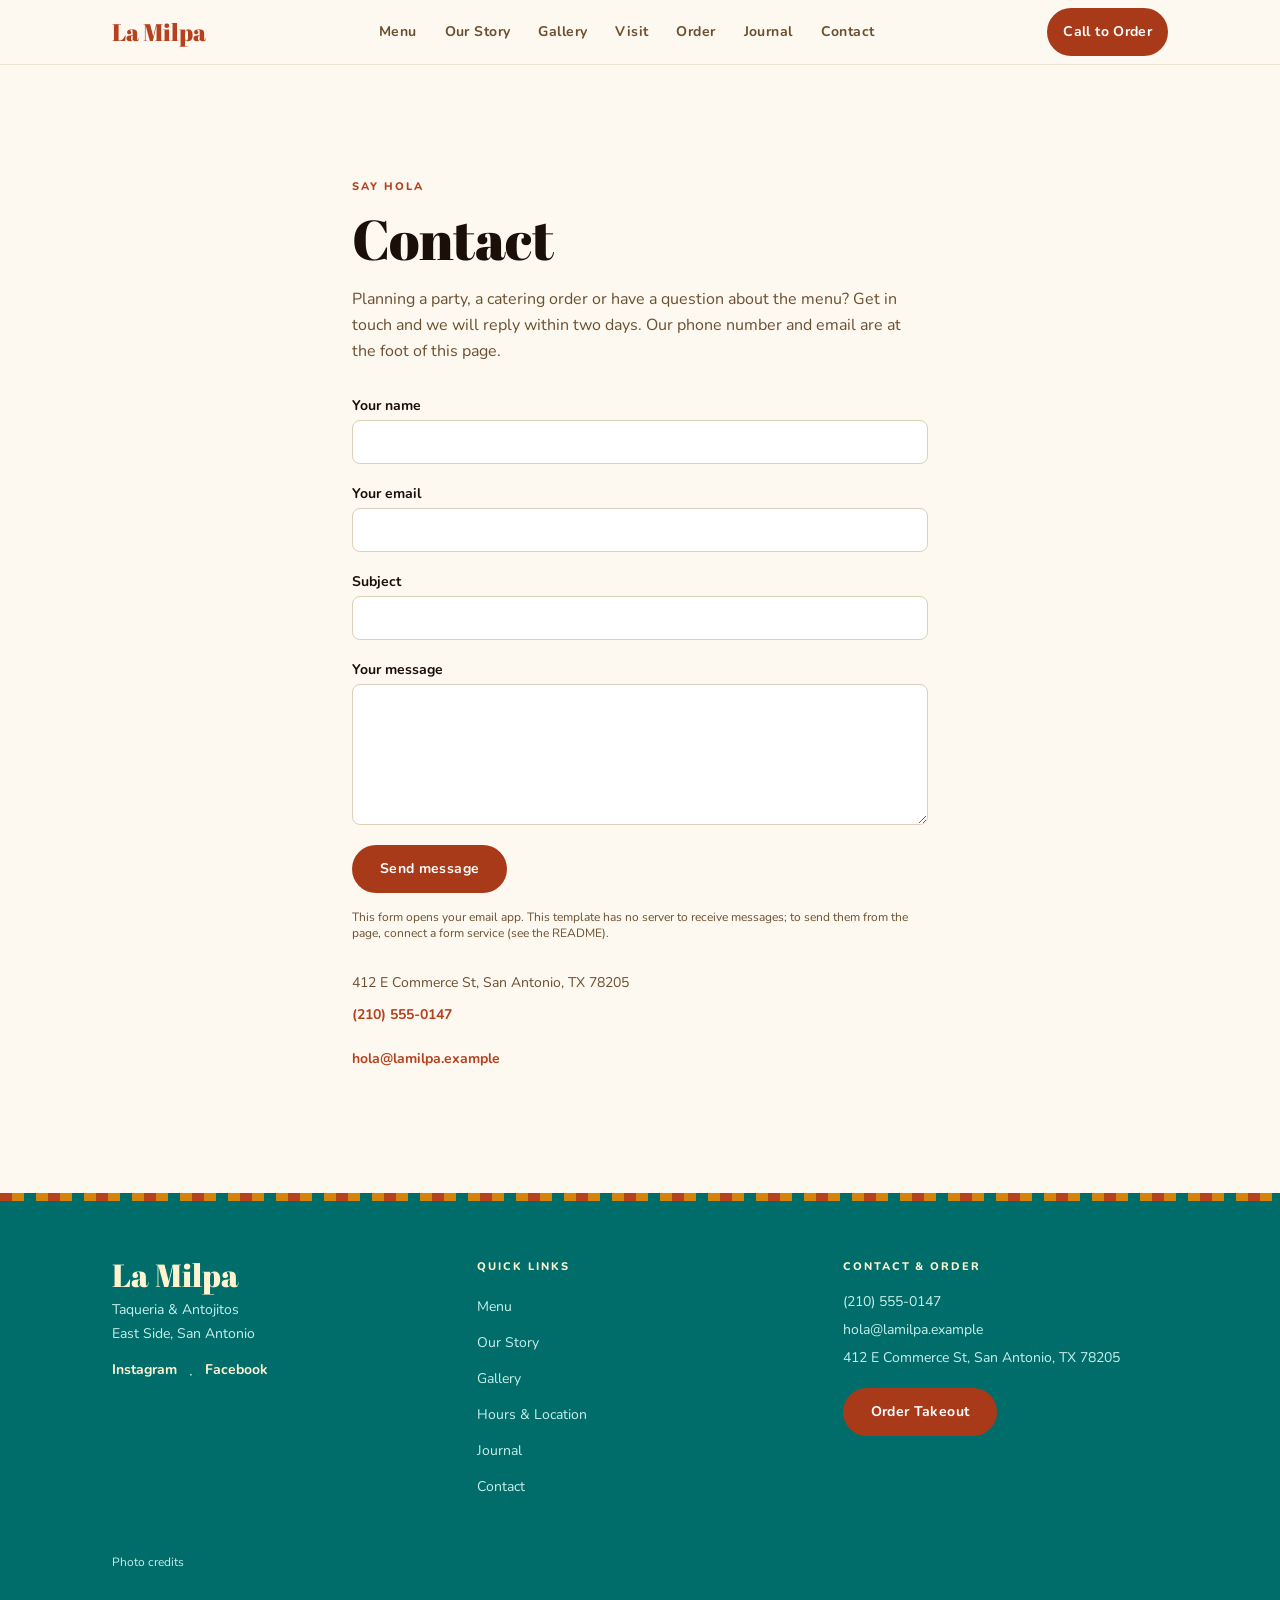
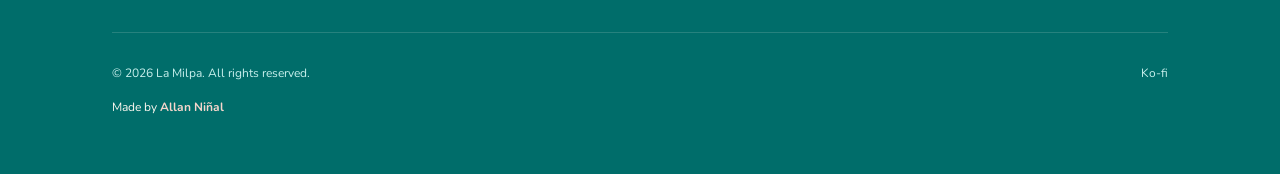
==== contact/index.html @ 8f6e94f3 "Comal HTML edition 1.0.0 Co-Authored-By: Claude Sonnet 5.5 <noreply@anthropic.com> Claude-Session: h" ====
<!DOCTYPE html><html lang="en" class="scroll-smooth"> <head><meta charset="utf-8"><meta name="viewport" content="width=device-width, initial-scale=1, viewport-fit=cover"><meta name="theme-color" content="#006D6A"><meta name="color-scheme" content="light"><title>Contact — La Milpa</title><meta name="description" content="Write to La Milpa: parties, catering and questions about the menu."><link rel="canonical" href="https://example.com/contact/"><meta name="robots" content="index, follow"><meta name="author" content="Rosa Vásquez"><!-- Open Graph --><meta property="og:title" content="Contact — La Milpa"><meta property="og:description" content="Write to La Milpa: parties, catering and questions about the menu."><meta property="og:url" content="https://example.com/contact/"><meta property="og:type" content="website"><meta property="og:site_name" content="La Milpa"><meta property="og:locale" content="en_US"><meta property="og:image" content="https://example.com/og-image.png"><meta property="og:image:type" content="image/png"><meta property="og:image:width" content="1200"><meta property="og:image:height" content="630"><meta property="og:image:alt" content="La Milpa — Taqueria &#38; Antojitos in San Antonio, Texas"><!-- Twitter / X --><meta name="twitter:card" content="summary_large_image"><meta name="twitter:title" content="Contact — La Milpa"><meta name="twitter:description" content="Write to La Milpa: parties, catering and questions about the menu."><meta name="twitter:image" content="https://example.com/og-image.png"><link rel="icon" href="../favicon.svg" type="image/svg+xml"><link rel="apple-touch-icon" href="../favicon.svg"><script type="application/ld+json">{"@context":"https://schema.org","@type":"BreadcrumbList","itemListElement":[{"@type":"ListItem","position":1,"name":"Home","item":"https://example.com/"},{"@type":"ListItem","position":2,"name":"Contact","item":"https://example.com/contact/"}]}</script><link rel="stylesheet" href="../assets/index.BJos-fKC.css">
<style>.field[data-astro-cid-ahc3q4vw]{width:100%;min-height:44px;padding:.6rem .75rem;font:inherit;font-weight:400;background:#fff;color:var(--color-text);border:1px solid var(--color-border);border-radius:.5rem}.field[data-astro-cid-ahc3q4vw]:focus-visible{outline:2px solid var(--color-accent);outline-offset:2px}
</style></head> <body class="min-h-screen flex flex-col antialiased"> <header class="sticky top-0 z-50" style="background-color: rgba(253, 248, 240, 0.95); backdrop-filter: blur(8px); border-bottom: 1px solid var(--color-border-light);" data-astro-cid-ctg3m53h> <a href="#main-content" class="skip-link" data-astro-cid-ctg3m53h>Skip to main content</a> <div class="container-x flex items-center justify-between h-16" data-astro-cid-ctg3m53h> <!-- Logo / name --> <a href="../index.html" class="flex items-center gap-2 hover:opacity-80 transition-opacity" style="min-height: 44px;" aria-label="La Milpa — Home" data-astro-cid-ctg3m53h> <span style="font-family: 'Abril Fatface', serif; font-size: 1.5rem; color: var(--color-accent); line-height: 1;" data-astro-cid-ctg3m53h>La Milpa</span> </a> <!-- Desktop nav --> <nav aria-label="Main navigation" class="hidden lg:flex items-center gap-1" data-astro-cid-ctg3m53h> <a href="../menu/index.html" class="nav-link px-3" data-astro-cid-ctg3m53h>Menu</a><a href="../index.html#story" class="nav-link px-3" data-astro-cid-ctg3m53h>Our Story</a><a href="../index.html#gallery" class="nav-link px-3" data-astro-cid-ctg3m53h>Gallery</a><a href="../index.html#hours" class="nav-link px-3" data-astro-cid-ctg3m53h>Visit</a><a href="../index.html#takeout" class="nav-link px-3" data-astro-cid-ctg3m53h>Order</a><a href="../journal/index.html" class="nav-link px-3" data-astro-cid-ctg3m53h>Journal</a><a href="./index.html" class="nav-link px-3" data-astro-cid-ctg3m53h>Contact</a> </nav> <div class="flex items-center gap-2" data-astro-cid-ctg3m53h> <!-- CTA --> <a href="tel:(210) 555-0147" class="btn-primary text-sm" style="padding-left: 1rem; padding-right: 1rem;" data-astro-cid-ctg3m53h>
Call to Order
</a> <!-- Phone menu: works without JavaScript --> <details class="mobile-menu lg:hidden" data-astro-cid-ctg3m53h> <summary aria-label="Menu" data-astro-cid-ctg3m53h>Menu</summary> <nav aria-label="Mobile navigation" data-astro-cid-ctg3m53h> <a href="../menu/index.html" data-astro-cid-ctg3m53h>Menu</a><a href="../index.html#story" data-astro-cid-ctg3m53h>Our Story</a><a href="../index.html#gallery" data-astro-cid-ctg3m53h>Gallery</a><a href="../index.html#hours" data-astro-cid-ctg3m53h>Visit</a><a href="../index.html#takeout" data-astro-cid-ctg3m53h>Order</a><a href="../journal/index.html" data-astro-cid-ctg3m53h>Journal</a><a href="./index.html" data-astro-cid-ctg3m53h>Contact</a> </nav> </details> </div> </div> </header>  <main id="main-content" class="flex-1">  <section class="container-x section-gap" aria-labelledby="contact-heading" data-astro-cid-ahc3q4vw> <div class="max-w-xl mx-auto" data-astro-cid-ahc3q4vw> <p class="label-eyebrow mb-3" data-astro-cid-ahc3q4vw>Say hola</p> <h1 id="contact-heading" style="font-family: 'Abril Fatface', serif; font-size: clamp(2.25rem, 5vw, 3.5rem); color: var(--color-text);" data-astro-cid-ahc3q4vw>Contact</h1> <p class="mt-4 text-base leading-relaxed" style="color: var(--color-text-muted);" data-astro-cid-ahc3q4vw>Planning a party, a catering order or have a question about the menu? Get in touch and we will reply within two days. Our phone number and email are at the foot of this page.</p> <!--
        No back end. This form opens the visitor's email app, addressed to the
        address below. To send messages from the page itself, point `action` at a
        form service (Formspree, Formspark, Web3Forms, Netlify Forms...), remove
        enctype, and set method="post" as that service describes.
      --> <form action="mailto:hola@lamilpa.example" method="post" enctype="text/plain" class="mt-8 grid gap-5" data-astro-cid-ahc3q4vw> <label class="grid gap-1 text-sm font-bold" style="color: var(--color-text);" data-astro-cid-ahc3q4vw>Your name
<input type="text" name="name" required autocomplete="name" class="field" data-astro-cid-ahc3q4vw> </label> <label class="grid gap-1 text-sm font-bold" style="color: var(--color-text);" data-astro-cid-ahc3q4vw>Your email
<input type="email" name="email" required autocomplete="email" class="field" data-astro-cid-ahc3q4vw> </label> <label class="grid gap-1 text-sm font-bold" style="color: var(--color-text);" data-astro-cid-ahc3q4vw>Subject
<input type="text" name="subject" class="field" data-astro-cid-ahc3q4vw> </label> <label class="grid gap-1 text-sm font-bold" style="color: var(--color-text);" data-astro-cid-ahc3q4vw>Your message
<textarea name="message" rows="6" required class="field" data-astro-cid-ahc3q4vw></textarea> </label> <div data-astro-cid-ahc3q4vw><button type="submit" class="btn-primary" data-astro-cid-ahc3q4vw>Send message</button></div> </form> <p class="mt-4 text-xs" style="color: var(--color-text-muted);" data-astro-cid-ahc3q4vw>
This form opens your email app. This template has no server to receive messages; to send them from the page, connect a form service (see the README).
</p> <address class="not-italic mt-8 text-sm" style="color: var(--color-text-muted);" data-astro-cid-ahc3q4vw> 412 E Commerce St, San Antonio, TX 78205<br data-astro-cid-ahc3q4vw> <a href="tel:(210) 555-0147" style="color: var(--color-accent); font-weight: 700; display: inline-block; padding: 0.75rem 0;" data-astro-cid-ahc3q4vw>(210) 555-0147</a><br data-astro-cid-ahc3q4vw> <a href="mailto:hola@lamilpa.example" style="color: var(--color-accent); font-weight: 700; display: inline-block; padding: 0.75rem 0;" data-astro-cid-ahc3q4vw>hola@lamilpa.example</a> </address> </div> </section>  </main> <footer style="background-color: var(--color-teal); color: var(--color-text-on-dark);" data-astro-cid-gcn2mc3v> <div class="tile-divider" data-astro-cid-gcn2mc3v></div> <div class="container-x py-14" data-astro-cid-gcn2mc3v> <div class="grid grid-cols-1 md:grid-cols-3 gap-10" data-astro-cid-gcn2mc3v> <!-- Brand --> <div data-astro-cid-gcn2mc3v> <p style="font-family: 'Abril Fatface', serif; font-size: 2rem; color: var(--color-marigold-light); line-height: 1.1;" data-astro-cid-gcn2mc3v>La Milpa</p> <p class="mt-2 text-sm" style="color: var(--color-text-muted-on-dark);" data-astro-cid-gcn2mc3v>Taqueria &amp; Antojitos</p> <p class="mt-1 text-sm" style="color: var(--color-text-muted-on-dark);" data-astro-cid-gcn2mc3v>East Side, San Antonio</p> <div class="mt-4 flex gap-3" data-astro-cid-gcn2mc3v> <a href="https://instagram.com/lamilpasa" target="_blank" rel="noopener noreferrer" class="text-sm font-bold hover:opacity-80 transition-opacity" style="color: var(--color-marigold-light);" aria-label="La Milpa on Instagram" data-astro-cid-gcn2mc3v>
Instagram
</a> <span aria-hidden="true" style="color: var(--color-text-muted-on-dark);" data-astro-cid-gcn2mc3v>&middot;</span> <a href="https://facebook.com/lamilpasa" target="_blank" rel="noopener noreferrer" class="text-sm font-bold hover:opacity-80 transition-opacity" style="color: var(--color-marigold-light);" aria-label="La Milpa on Facebook" data-astro-cid-gcn2mc3v>
Facebook
</a> </div> </div> <!-- Quick links --> <div data-astro-cid-gcn2mc3v> <p class="label-eyebrow-light mb-4" data-astro-cid-gcn2mc3v>Quick Links</p> <ul class="space-y-2" data-astro-cid-gcn2mc3v> <li data-astro-cid-gcn2mc3v> <a href="../menu/index.html" class="text-sm hover:opacity-80 transition-opacity" style="color: var(--color-text-muted-on-dark);" data-astro-cid-gcn2mc3v> Menu </a> </li><li data-astro-cid-gcn2mc3v> <a href="../index.html#story" class="text-sm hover:opacity-80 transition-opacity" style="color: var(--color-text-muted-on-dark);" data-astro-cid-gcn2mc3v> Our Story </a> </li><li data-astro-cid-gcn2mc3v> <a href="../index.html#gallery" class="text-sm hover:opacity-80 transition-opacity" style="color: var(--color-text-muted-on-dark);" data-astro-cid-gcn2mc3v> Gallery </a> </li><li data-astro-cid-gcn2mc3v> <a href="../index.html#hours" class="text-sm hover:opacity-80 transition-opacity" style="color: var(--color-text-muted-on-dark);" data-astro-cid-gcn2mc3v> Hours &amp; Location </a> </li><li data-astro-cid-gcn2mc3v> <a href="../journal/index.html" class="text-sm hover:opacity-80 transition-opacity" style="color: var(--color-text-muted-on-dark);" data-astro-cid-gcn2mc3v> Journal </a> </li><li data-astro-cid-gcn2mc3v> <a href="./index.html" class="text-sm hover:opacity-80 transition-opacity" style="color: var(--color-text-muted-on-dark);" data-astro-cid-gcn2mc3v> Contact </a> </li> </ul> </div> <!-- Contact --> <div data-astro-cid-gcn2mc3v> <p class="label-eyebrow-light mb-4" data-astro-cid-gcn2mc3v>Contact & Order</p> <ul class="space-y-2 text-sm" style="color: var(--color-text-muted-on-dark);" data-astro-cid-gcn2mc3v> <li data-astro-cid-gcn2mc3v> <a href="tel:(210) 555-0147" class="hover:opacity-80 transition-opacity" style="color: var(--color-text-muted-on-dark);" data-astro-cid-gcn2mc3v> (210) 555-0147 </a> </li> <li data-astro-cid-gcn2mc3v> <a href="mailto:hola@lamilpa.example" class="hover:opacity-80 transition-opacity" style="color: var(--color-text-muted-on-dark);" data-astro-cid-gcn2mc3v> hola@lamilpa.example </a> </li> <li data-astro-cid-gcn2mc3v> <a href="https://maps.google.com/?q=412+E+Commerce+St+San+Antonio+TX+78205" target="_blank" rel="noopener noreferrer" class="hover:opacity-80 transition-opacity" style="color: var(--color-text-muted-on-dark);" data-astro-cid-gcn2mc3v> 412 E Commerce St, San Antonio, TX 78205 </a> </li> </ul> <a href="../index.html#takeout" class="btn-primary mt-5 inline-flex text-sm" data-astro-cid-gcn2mc3v>
Order Takeout
</a> </div> </div> <!-- Photo credits. Required while you use the demo photos (Unsplash asks for
         the photographer and a link). Delete this whole <details> block once you
         have replaced the photos with your own. --> <details class="mt-10 text-xs" style="color: var(--color-text-muted-on-dark);" data-photo-credits data-astro-cid-gcn2mc3v> <summary style="cursor: pointer; min-height: 44px; display: flex; align-items: center;" data-astro-cid-gcn2mc3v>Photo credits</summary> <p class="mt-2" data-astro-cid-gcn2mc3v>
Demo photographs from <a href="https://unsplash.com/?utm_source=allanninal_dev&utm_medium=referral" class="underline" data-astro-cid-gcn2mc3v>Unsplash</a>. Replace them, and these credits, with your own before launch.
</p> <ul class="mt-2 space-y-1" data-astro-cid-gcn2mc3v> <li data-astro-cid-gcn2mc3v>Dining room: Photo by <a href="https://unsplash.com/@oliverguhr?utm_source=allanninal_dev&utm_medium=referral" class="underline" data-astro-cid-gcn2mc3v>Oliver Guhr</a> on <a href="https://unsplash.com/photos/2ARrIbdGzS0?utm_source=allanninal_dev&utm_medium=referral" class="underline" data-astro-cid-gcn2mc3v>Unsplash</a></li><li data-astro-cid-gcn2mc3v>Street tacos: Photo by <a href="https://unsplash.com/@taiscaptures?utm_source=allanninal_dev&utm_medium=referral" class="underline" data-astro-cid-gcn2mc3v>Tai&#39;s Captures</a> on <a href="https://unsplash.com/photos/lc8BpLcljz4?utm_source=allanninal_dev&utm_medium=referral" class="underline" data-astro-cid-gcn2mc3v>Unsplash</a></li><li data-astro-cid-gcn2mc3v>Enchiladas plate: Photo by <a href="https://unsplash.com/@photosoflogan?utm_source=allanninal_dev&utm_medium=referral" class="underline" data-astro-cid-gcn2mc3v>Logan Gutierrez</a> on <a href="https://unsplash.com/photos/H9nSb8ASkgw?utm_source=allanninal_dev&utm_medium=referral" class="underline" data-astro-cid-gcn2mc3v>Unsplash</a></li><li data-astro-cid-gcn2mc3v>Tamal: Photo by <a href="https://unsplash.com/@alyonayankovska?utm_source=allanninal_dev&utm_medium=referral" class="underline" data-astro-cid-gcn2mc3v>Alyona Yankovska</a> on <a href="https://unsplash.com/photos/OHLdFxbhjZU?utm_source=allanninal_dev&utm_medium=referral" class="underline" data-astro-cid-gcn2mc3v>Unsplash</a></li><li data-astro-cid-gcn2mc3v>The bar: Photo by <a href="https://unsplash.com/@taiscaptures?utm_source=allanninal_dev&utm_medium=referral" class="underline" data-astro-cid-gcn2mc3v>Tai&#39;s Captures</a> on <a href="https://unsplash.com/photos/2EBTwzczg2A?utm_source=allanninal_dev&utm_medium=referral" class="underline" data-astro-cid-gcn2mc3v>Unsplash</a></li><li data-astro-cid-gcn2mc3v>Agua de Jamaica: Photo by <a href="https://unsplash.com/@howipop?utm_source=allanninal_dev&utm_medium=referral" class="underline" data-astro-cid-gcn2mc3v>The Pop&#39;d Shop</a> on <a href="https://unsplash.com/photos/z2baV_uXZRo?utm_source=allanninal_dev&utm_medium=referral" class="underline" data-astro-cid-gcn2mc3v>Unsplash</a></li><li data-astro-cid-gcn2mc3v>Smothered burrito: Photo by <a href="https://unsplash.com/@jasminewesst?utm_source=allanninal_dev&utm_medium=referral" class="underline" data-astro-cid-gcn2mc3v>jasminewesst</a> on <a href="https://unsplash.com/photos/11_MOnQp3b4?utm_source=allanninal_dev&utm_medium=referral" class="underline" data-astro-cid-gcn2mc3v>Unsplash</a></li> </ul> </details> <!-- Bottom bar --> <div class="mt-12 pt-8 flex flex-col sm:flex-row items-center justify-between gap-4 text-xs" style="border-top: 1px solid rgba(253, 248, 240, 0.15); color: var(--color-text-muted-on-dark);" data-astro-cid-gcn2mc3v> <p data-astro-cid-gcn2mc3v>&copy; 2026 La Milpa. All rights reserved.</p> Ko-fi </div>  <p class="maker-credit" data-maker-credit="1" data-astro-cid-gcn2mc3v>Made by <a href="https://www.linkedin.com/in/allanninal/" data-maker-credit="1" target="_blank" rel="noopener noreferrer" data-astro-cid-gcn2mc3v>Allan Ni&ntilde;al</a></p> </div> </footer>   </body></html>
---- assets/index.BJos-fKC.css ----
@font-face{font-family:Abril Fatface;font-style:normal;font-display:swap;font-weight:400;src:url(./abril-fatface-latin-ext-400-normal.Ctcf6qDM.woff2) format("woff2"),url(./abril-fatface-latin-ext-400-normal.CYCbX7fF.woff) format("woff");unicode-range:U+0100-02BA,U+02BD-02C5,U+02C7-02CC,U+02CE-02D7,U+02DD-02FF,U+0304,U+0308,U+0329,U+1D00-1DBF,U+1E00-1E9F,U+1EF2-1EFF,U+2020,U+20A0-20AB,U+20AD-20C0,U+2113,U+2C60-2C7F,U+A720-A7FF}@font-face{font-family:Abril Fatface;font-style:normal;font-display:swap;font-weight:400;src:url(./abril-fatface-latin-400-normal.utNZUC9m.woff2) format("woff2"),url(./abril-fatface-latin-400-normal.CSRW-xuf.woff) format("woff");unicode-range:U+0000-00FF,U+0131,U+0152-0153,U+02BB-02BC,U+02C6,U+02DA,U+02DC,U+0304,U+0308,U+0329,U+2000-206F,U+20AC,U+2122,U+2191,U+2193,U+2212,U+2215,U+FEFF,U+FFFD}@font-face{font-family:Nunito;font-style:normal;font-display:swap;font-weight:400;src:url(./nunito-cyrillic-ext-400-normal.CuPM9foi.woff2) format("woff2"),url(./nunito-cyrillic-ext-400-normal.xaE7D4Sw.woff) format("woff");unicode-range:U+0460-052F,U+1C80-1C8A,U+20B4,U+2DE0-2DFF,U+A640-A69F,U+FE2E-FE2F}@font-face{font-family:Nunito;font-style:normal;font-display:swap;font-weight:400;src:url(./nunito-cyrillic-400-normal.xAOo5cBP.woff2) format("woff2"),url(./nunito-cyrillic-400-normal.D1j0u8EH.woff) format("woff");unicode-range:U+0301,U+0400-045F,U+0490-0491,U+04B0-04B1,U+2116}@font-face{font-family:Nunito;font-style:normal;font-display:swap;font-weight:400;src:url(./nunito-vietnamese-400-normal.BHkVbP3T.woff2) format("woff2"),url(./nunito-vietnamese-400-normal.DtOtW02z.woff) format("woff");unicode-range:U+0102-0103,U+0110-0111,U+0128-0129,U+0168-0169,U+01A0-01A1,U+01AF-01B0,U+0300-0301,U+0303-0304,U+0308-0309,U+0323,U+0329,U+1EA0-1EF9,U+20AB}@font-face{font-family:Nunito;font-style:normal;font-display:swap;font-weight:400;src:url(./nunito-latin-ext-400-normal.i-8OOpdj.woff2) format("woff2"),url(./nunito-latin-ext-400-normal.CjMJVfGn.woff) format("woff");unicode-range:U+0100-02BA,U+02BD-02C5,U+02C7-02CC,U+02CE-02D7,U+02DD-02FF,U+0304,U+0308,U+0329,U+1D00-1DBF,U+1E00-1E9F,U+1EF2-1EFF,U+2020,U+20A0-20AB,U+20AD-20C0,U+2113,U+2C60-2C7F,U+A720-A7FF}@font-face{font-family:Nunito;font-style:normal;font-display:swap;font-weight:400;src:url(./nunito-latin-400-normal.r8SDr6Up.woff2) format("woff2"),url(./nunito-latin-400-normal.DKg4f3fz.woff) format("woff");unicode-range:U+0000-00FF,U+0131,U+0152-0153,U+02BB-02BC,U+02C6,U+02DA,U+02DC,U+0304,U+0308,U+0329,U+2000-206F,U+20AC,U+2122,U+2191,U+2193,U+2212,U+2215,U+FEFF,U+FFFD}@font-face{font-family:Nunito;font-style:normal;font-display:swap;font-weight:700;src:url(./nunito-cyrillic-ext-700-normal.BuR0mlCG.woff2) format("woff2"),url(./nunito-cyrillic-ext-700-normal.DfoqN4Gs.woff) format("woff");unicode-range:U+0460-052F,U+1C80-1C8A,U+20B4,U+2DE0-2DFF,U+A640-A69F,U+FE2E-FE2F}@font-face{font-family:Nunito;font-style:normal;font-display:swap;font-weight:700;src:url(./nunito-cyrillic-700-normal.DP36NgGt.woff2) format("woff2"),url(./nunito-cyrillic-700-normal.DfHRUDv-.woff) format("woff");unicode-range:U+0301,U+0400-045F,U+0490-0491,U+04B0-04B1,U+2116}@font-face{font-family:Nunito;font-style:normal;font-display:swap;font-weight:700;src:url(./nunito-vietnamese-700-normal.Ch8EUCfz.woff2) format("woff2"),url(./nunito-vietnamese-700-normal.C9SQsXvj.woff) format("woff");unicode-range:U+0102-0103,U+0110-0111,U+0128-0129,U+0168-0169,U+01A0-01A1,U+01AF-01B0,U+0300-0301,U+0303-0304,U+0308-0309,U+0323,U+0329,U+1EA0-1EF9,U+20AB}@font-face{font-family:Nunito;font-style:normal;font-display:swap;font-weight:700;src:url(./nunito-latin-ext-700-normal.BWeMsAzO.woff2) format("woff2"),url(./nunito-latin-ext-700-normal.D4woHhbd.woff) format("woff");unicode-range:U+0100-02BA,U+02BD-02C5,U+02C7-02CC,U+02CE-02D7,U+02DD-02FF,U+0304,U+0308,U+0329,U+1D00-1DBF,U+1E00-1E9F,U+1EF2-1EFF,U+2020,U+20A0-20AB,U+20AD-20C0,U+2113,U+2C60-2C7F,U+A720-A7FF}@font-face{font-family:Nunito;font-style:normal;font-display:swap;font-weight:700;src:url(./nunito-latin-700-normal.Dort48En.woff2) format("woff2"),url(./nunito-latin-700-normal.OcDqTBcA.woff) format("woff");unicode-range:U+0000-00FF,U+0131,U+0152-0153,U+02BB-02BC,U+02C6,U+02DA,U+02DC,U+0304,U+0308,U+0329,U+2000-206F,U+20AC,U+2122,U+2191,U+2193,U+2212,U+2215,U+FEFF,U+FFFD}@font-face{font-family:Nunito;font-style:normal;font-display:swap;font-weight:800;src:url(./nunito-cyrillic-ext-800-normal.B-cvGohL.woff2) format("woff2"),url(./nunito-cyrillic-ext-800-normal.pjRatrRO.woff) format("woff");unicode-range:U+0460-052F,U+1C80-1C8A,U+20B4,U+2DE0-2DFF,U+A640-A69F,U+FE2E-FE2F}@font-face{font-family:Nunito;font-style:normal;font-display:swap;font-weight:800;src:url(./nunito-cyrillic-800-normal.D3igD7Kl.woff2) format("woff2"),url(./nunito-cyrillic-800-normal.DymMgApb.woff) format("woff");unicode-range:U+0301,U+0400-045F,U+0490-0491,U+04B0-04B1,U+2116}@font-face{font-family:Nunito;font-style:normal;font-display:swap;font-weight:800;src:url(./nunito-vietnamese-800-normal.D_CZYdm9.woff2) format("woff2"),url(./nunito-vietnamese-800-normal.Dz0hZPb5.woff) format("woff");unicode-range:U+0102-0103,U+0110-0111,U+0128-0129,U+0168-0169,U+01A0-01A1,U+01AF-01B0,U+0300-0301,U+0303-0304,U+0308-0309,U+0323,U+0329,U+1EA0-1EF9,U+20AB}@font-face{font-family:Nunito;font-style:normal;font-display:swap;font-weight:800;src:url(./nunito-latin-ext-800-normal.CtU8tJOV.woff2) format("woff2"),url(./nunito-latin-ext-800-normal.CDcxIxx8.woff) format("woff");unicode-range:U+0100-02BA,U+02BD-02C5,U+02C7-02CC,U+02CE-02D7,U+02DD-02FF,U+0304,U+0308,U+0329,U+1D00-1DBF,U+1E00-1E9F,U+1EF2-1EFF,U+2020,U+20A0-20AB,U+20AD-20C0,U+2113,U+2C60-2C7F,U+A720-A7FF}@font-face{font-family:Nunito;font-style:normal;font-display:swap;font-weight:800;src:url(./nunito-latin-800-normal.Dz8SOQK_.woff2) format("woff2"),url(./nunito-latin-800-normal.D-J0wlBY.woff) format("woff");unicode-range:U+0000-00FF,U+0131,U+0152-0153,U+02BB-02BC,U+02C6,U+02DA,U+02DC,U+0304,U+0308,U+0329,U+2000-206F,U+20AC,U+2122,U+2191,U+2193,U+2212,U+2215,U+FEFF,U+FFFD}*,:before,:after{--tw-border-spacing-x: 0;--tw-border-spacing-y: 0;--tw-translate-x: 0;--tw-translate-y: 0;--tw-rotate: 0;--tw-skew-x: 0;--tw-skew-y: 0;--tw-scale-x: 1;--tw-scale-y: 1;--tw-pan-x: ;--tw-pan-y: ;--tw-pinch-zoom: ;--tw-scroll-snap-strictness: proximity;--tw-gradient-from-position: ;--tw-gradient-via-position: ;--tw-gradient-to-position: ;--tw-ordinal: ;--tw-slashed-zero: ;--tw-numeric-figure: ;--tw-numeric-spacing: ;--tw-numeric-fraction: ;--tw-ring-inset: ;--tw-ring-offset-width: 0px;--tw-ring-offset-color: #fff;--tw-ring-color: rgb(59 130 246 / .5);--tw-ring-offset-shadow: 0 0 #0000;--tw-ring-shadow: 0 0 #0000;--tw-shadow: 0 0 #0000;--tw-shadow-colored: 0 0 #0000;--tw-blur: ;--tw-brightness: ;--tw-contrast: ;--tw-grayscale: ;--tw-hue-rotate: ;--tw-invert: ;--tw-saturate: ;--tw-sepia: ;--tw-drop-shadow: ;--tw-backdrop-blur: ;--tw-backdrop-brightness: ;--tw-backdrop-contrast: ;--tw-backdrop-grayscale: ;--tw-backdrop-hue-rotate: ;--tw-backdrop-invert: ;--tw-backdrop-opacity: ;--tw-backdrop-saturate: ;--tw-backdrop-sepia: ;--tw-contain-size: ;--tw-contain-layout: ;--tw-contain-paint: ;--tw-contain-style: }::backdrop{--tw-border-spacing-x: 0;--tw-border-spacing-y: 0;--tw-translate-x: 0;--tw-translate-y: 0;--tw-rotate: 0;--tw-skew-x: 0;--tw-skew-y: 0;--tw-scale-x: 1;--tw-scale-y: 1;--tw-pan-x: ;--tw-pan-y: ;--tw-pinch-zoom: ;--tw-scroll-snap-strictness: proximity;--tw-gradient-from-position: ;--tw-gradient-via-position: ;--tw-gradient-to-position: ;--tw-ordinal: ;--tw-slashed-zero: ;--tw-numeric-figure: ;--tw-numeric-spacing: ;--tw-numeric-fraction: ;--tw-ring-inset: ;--tw-ring-offset-width: 0px;--tw-ring-offset-color: #fff;--tw-ring-color: rgb(59 130 246 / .5);--tw-ring-offset-shadow: 0 0 #0000;--tw-ring-shadow: 0 0 #0000;--tw-shadow: 0 0 #0000;--tw-shadow-colored: 0 0 #0000;--tw-blur: ;--tw-brightness: ;--tw-contrast: ;--tw-grayscale: ;--tw-hue-rotate: ;--tw-invert: ;--tw-saturate: ;--tw-sepia: ;--tw-drop-shadow: ;--tw-backdrop-blur: ;--tw-backdrop-brightness: ;--tw-backdrop-contrast: ;--tw-backdrop-grayscale: ;--tw-backdrop-hue-rotate: ;--tw-backdrop-invert: ;--tw-backdrop-opacity: ;--tw-backdrop-saturate: ;--tw-backdrop-sepia: ;--tw-contain-size: ;--tw-contain-layout: ;--tw-contain-paint: ;--tw-contain-style: }*,:before,:after{box-sizing:border-box;border-width:0;border-style:solid;border-color:#e5e7eb}:before,:after{--tw-content: ""}html,:host{line-height:1.5;-webkit-text-size-adjust:100%;-moz-tab-size:4;-o-tab-size:4;tab-size:4;font-family:ui-sans-serif,system-ui,sans-serif,"Apple Color Emoji","Segoe UI Emoji",Segoe UI Symbol,"Noto Color Emoji";font-feature-settings:normal;font-variation-settings:normal;-webkit-tap-highlight-color:transparent}body{margin:0;line-height:inherit}hr{height:0;color:inherit;border-top-width:1px}abbr:where([title]){-webkit-text-decoration:underline dotted;text-decoration:underline dotted}h1,h2,h3,h4,h5,h6{font-size:inherit;font-weight:inherit}a{color:inherit;text-decoration:inherit}b,strong{font-weight:bolder}code,kbd,samp,pre{font-family:ui-monospace,SFMono-Regular,Menlo,Monaco,Consolas,Liberation Mono,Courier New,monospace;font-feature-settings:normal;font-variation-settings:normal;font-size:1em}small{font-size:80%}sub,sup{font-size:75%;line-height:0;position:relative;vertical-align:baseline}sub{bottom:-.25em}sup{top:-.5em}table{text-indent:0;border-color:inherit;border-collapse:collapse}button,input,optgroup,select,textarea{font-family:inherit;font-feature-settings:inherit;font-variation-settings:inherit;font-size:100%;font-weight:inherit;line-height:inherit;letter-spacing:inherit;color:inherit;margin:0;padding:0}button,select{text-transform:none}button,input:where([type=button]),input:where([type=reset]),input:where([type=submit]){-webkit-appearance:button;background-color:transparent;background-image:none}:-moz-focusring{outline:auto}:-moz-ui-invalid{box-shadow:none}progress{vertical-align:baseline}::-webkit-inner-spin-button,::-webkit-outer-spin-button{height:auto}[type=search]{-webkit-appearance:textfield;outline-offset:-2px}::-webkit-search-decoration{-webkit-appearance:none}::-webkit-file-upload-button{-webkit-appearance:button;font:inherit}summary{display:list-item}blockquote,dl,dd,h1,h2,h3,h4,h5,h6,hr,figure,p,pre{margin:0}fieldset{margin:0;padding:0}legend{padding:0}ol,ul,menu{list-style:none;margin:0;padding:0}dialog{padding:0}textarea{resize:vertical}input::-moz-placeholder,textarea::-moz-placeholder{opacity:1;color:#9ca3af}input::placeholder,textarea::placeholder{opacity:1;color:#9ca3af}button,[role=button]{cursor:pointer}:disabled{cursor:default}img,svg,video,canvas,audio,iframe,embed,object{display:block;vertical-align:middle}img,video{max-width:100%;height:auto}[hidden]:where(:not([hidden=until-found])){display:none}html{-webkit-font-smoothing:antialiased;-moz-osx-font-smoothing:grayscale;text-rendering:optimizeLegibility;background-color:var(--color-bg);color:var(--color-text);overflow-x:hidden;scroll-behavior:smooth}body{font-family:Nunito,ui-sans-serif,system-ui,-apple-system,sans-serif;font-size:1rem;line-height:1.75;background-color:var(--color-bg);color:var(--color-text-body);overflow-x:hidden}::-moz-selection{background-color:var(--color-accent-light);color:var(--color-accent-dark)}::selection{background-color:var(--color-accent-light);color:var(--color-accent-dark)}*:focus-visible{outline:2px solid var(--color-accent);outline-offset:2px;border-radius:.125rem}h1,h2,h3,h4,h5,h6{font-family:Abril Fatface,Georgia,serif;font-weight:400;color:var(--color-text);line-height:1.1;letter-spacing:-.01em}a{color:inherit}img{max-width:100%;height:auto}.container-x{margin-left:auto;margin-right:auto;width:100%;max-width:72rem;padding-left:1.25rem;padding-right:1.25rem}@media (min-width: 640px){.container-x{padding-left:2rem;padding-right:2rem}}@media (min-width: 1024px){.container-x{padding-left:3rem;padding-right:3rem}}.section-gap{padding-top:5rem;padding-bottom:5rem}@media (min-width: 640px){.section-gap{padding-top:7rem;padding-bottom:7rem}}.taco-rule{display:block;width:3rem;height:3px;background-color:var(--color-accent);border-radius:9999px;margin-bottom:1.25rem}.label-eyebrow{font-family:Nunito,sans-serif;font-size:.6875rem;font-weight:800;letter-spacing:.18em;text-transform:uppercase;color:var(--color-accent)}.label-eyebrow-light{font-family:Nunito,sans-serif;font-size:.6875rem;font-weight:800;letter-spacing:.18em;text-transform:uppercase;color:var(--color-marigold-light)}.btn-primary{display:inline-flex;align-items:center;justify-content:center;gap:.5rem;border-radius:9999px;padding:.875rem 1.75rem;font-family:Nunito,ui-sans-serif,system-ui,-apple-system,sans-serif;font-size:.875rem;line-height:1.25rem;font-weight:700;letter-spacing:.025em;transition-property:color,background-color,border-color,text-decoration-color,fill,stroke;transition-timing-function:cubic-bezier(.4,0,.2,1);transition-duration:.15s;background-color:var(--color-btn-bg);color:var(--color-btn-text);min-height:44px;font-family:Nunito,sans-serif}.btn-primary:hover{background-color:var(--color-btn-hover)}.btn-teal{display:inline-flex;align-items:center;justify-content:center;gap:.5rem;border-radius:9999px;padding:.875rem 1.75rem;font-family:Nunito,ui-sans-serif,system-ui,-apple-system,sans-serif;font-size:.875rem;line-height:1.25rem;font-weight:700;letter-spacing:.025em;transition-property:color,background-color,border-color,text-decoration-color,fill,stroke;transition-timing-function:cubic-bezier(.4,0,.2,1);transition-duration:.15s;background-color:var(--color-btn-teal-bg);color:#fff;min-height:44px;font-family:Nunito,sans-serif}.btn-teal:hover{background-color:var(--color-btn-teal-hover)}.btn-ghost{display:inline-flex;align-items:center;justify-content:center;gap:.5rem;border-radius:9999px;border-width:2px;padding:.875rem 1.75rem;font-family:Nunito,ui-sans-serif,system-ui,-apple-system,sans-serif;font-size:.875rem;line-height:1.25rem;font-weight:700;letter-spacing:.025em;transition-property:color,background-color,border-color,text-decoration-color,fill,stroke;transition-timing-function:cubic-bezier(.4,0,.2,1);transition-duration:.15s;border-color:var(--color-accent);color:var(--color-accent);min-height:44px;font-family:Nunito,sans-serif}.btn-ghost:hover{background-color:var(--color-accent-light)}.btn-ghost-light{display:inline-flex;align-items:center;justify-content:center;gap:.5rem;border-radius:9999px;border-width:2px;padding:.875rem 1.75rem;font-family:Nunito,ui-sans-serif,system-ui,-apple-system,sans-serif;font-size:.875rem;line-height:1.25rem;font-weight:700;letter-spacing:.025em;transition-property:color,background-color,border-color,text-decoration-color,fill,stroke;transition-timing-function:cubic-bezier(.4,0,.2,1);transition-duration:.15s;border-color:#fdf8f0cc;color:var(--color-text-on-dark);min-height:44px;font-family:Nunito,sans-serif}.btn-ghost-light:hover{background-color:#fdf8f01f}.card{background-color:var(--color-surface);border:1px solid var(--color-border-light);border-radius:.75rem}.tab-btn{white-space:nowrap;border-radius:9999px;padding:.625rem 1.25rem;font-family:Nunito,ui-sans-serif,system-ui,-apple-system,sans-serif;font-size:.875rem;line-height:1.25rem;font-weight:700;transition-property:color,background-color,border-color,text-decoration-color,fill,stroke;transition-timing-function:cubic-bezier(.4,0,.2,1);transition-duration:.15s;color:var(--color-text-muted);min-height:44px;font-family:Nunito,sans-serif}.tab-btn:hover{color:var(--color-text);background-color:var(--color-surface-2)}.tab-btn[aria-selected=true]{background-color:var(--color-accent);color:#fff}.menu-item{display:flex;align-items:flex-start;justify-content:space-between;gap:1rem;padding-top:1rem;padding-bottom:1rem;border-bottom:1px solid var(--color-border-light)}.menu-item:last-child{border-bottom:none}.badge{display:inline-flex;align-items:center;border-radius:9999px;padding:.125rem .625rem;font-size:.75rem;line-height:1rem;font-weight:700;font-family:Nunito,sans-serif}.badge-accent{background-color:var(--color-accent-light);color:var(--color-accent-dark)}.badge-marigold{background-color:var(--color-marigold-light);color:#7a4800}.badge-teal{background-color:var(--color-teal-light);color:#003e3c}.nav-link{display:inline-flex;align-items:center;font-family:Nunito,ui-sans-serif,system-ui,-apple-system,sans-serif;font-size:.875rem;line-height:1.25rem;font-weight:700;transition-property:color,background-color,border-color,text-decoration-color,fill,stroke;transition-timing-function:cubic-bezier(.4,0,.2,1);transition-duration:.15s;color:var(--color-text-muted);min-height:44px;min-width:44px;padding-left:.25rem;padding-right:.25rem;letter-spacing:.03em;font-family:Nunito,sans-serif}.nav-link:hover{color:var(--color-accent)}.tile-divider{width:100%;height:8px;background:repeating-linear-gradient(90deg,var(--color-accent) 0px,var(--color-accent) 12px,var(--color-marigold) 12px,var(--color-marigold) 24px,var(--color-teal) 24px,var(--color-teal) 36px,var(--color-marigold) 36px,var(--color-marigold) 48px)}.sr-only{position:absolute;width:1px;height:1px;padding:0;margin:-1px;overflow:hidden;clip:rect(0,0,0,0);white-space:nowrap;border-width:0}.absolute{position:absolute}.relative{position:relative}.sticky{position:sticky}.inset-0{inset:0}.inset-x-0{left:0;right:0}.bottom-0{bottom:0}.top-0{top:0}.z-50{z-index:50}.mx-auto{margin-left:auto;margin-right:auto}.mb-1{margin-bottom:.25rem}.mb-12{margin-bottom:3rem}.mb-14{margin-bottom:3.5rem}.mb-3{margin-bottom:.75rem}.mb-4{margin-bottom:1rem}.mb-6{margin-bottom:1.5rem}.mb-8{margin-bottom:2rem}.ml-0{margin-left:0}.ml-1{margin-left:.25rem}.ml-2{margin-left:.5rem}.mt-0\.5{margin-top:.125rem}.mt-1{margin-top:.25rem}.mt-10{margin-top:2.5rem}.mt-12{margin-top:3rem}.mt-14{margin-top:3.5rem}.mt-2{margin-top:.5rem}.mt-3{margin-top:.75rem}.mt-4{margin-top:1rem}.mt-5{margin-top:1.25rem}.mt-6{margin-top:1.5rem}.mt-8{margin-top:2rem}.block{display:block}.inline-block{display:inline-block}.flex{display:flex}.inline-flex{display:inline-flex}.grid{display:grid}.hidden{display:none}.h-16{height:4rem}.h-20{height:5rem}.h-3{height:.75rem}.h-full{height:100%}.min-h-screen{min-height:100vh}.w-20{width:5rem}.w-3{width:.75rem}.w-full{width:100%}.min-w-0{min-width:0px}.max-w-2xl{max-width:42rem}.max-w-3xl{max-width:48rem}.max-w-lg{max-width:32rem}.max-w-xl{max-width:36rem}.flex-1{flex:1 1 0%}.flex-shrink-0,.shrink-0{flex-shrink:0}.grid-cols-1{grid-template-columns:repeat(1,minmax(0,1fr))}.grid-cols-3{grid-template-columns:repeat(3,minmax(0,1fr))}.flex-col{flex-direction:column}.flex-wrap{flex-wrap:wrap}.items-start{align-items:flex-start}.items-center{align-items:center}.items-baseline{align-items:baseline}.justify-center{justify-content:center}.justify-between{justify-content:space-between}.gap-1{gap:.25rem}.gap-1\.5{gap:.375rem}.gap-10{gap:2.5rem}.gap-14{gap:3.5rem}.gap-2{gap:.5rem}.gap-3{gap:.75rem}.gap-4{gap:1rem}.gap-5{gap:1.25rem}.gap-6{gap:1.5rem}.space-y-1>:not([hidden])~:not([hidden]){--tw-space-y-reverse: 0;margin-top:calc(.25rem * calc(1 - var(--tw-space-y-reverse)));margin-bottom:calc(.25rem * var(--tw-space-y-reverse))}.space-y-2>:not([hidden])~:not([hidden]){--tw-space-y-reverse: 0;margin-top:calc(.5rem * calc(1 - var(--tw-space-y-reverse)));margin-bottom:calc(.5rem * var(--tw-space-y-reverse))}.space-y-3>:not([hidden])~:not([hidden]){--tw-space-y-reverse: 0;margin-top:calc(.75rem * calc(1 - var(--tw-space-y-reverse)));margin-bottom:calc(.75rem * var(--tw-space-y-reverse))}.space-y-4>:not([hidden])~:not([hidden]){--tw-space-y-reverse: 0;margin-top:calc(1rem * calc(1 - var(--tw-space-y-reverse)));margin-bottom:calc(1rem * var(--tw-space-y-reverse))}.overflow-hidden{overflow:hidden}.overflow-x-auto{overflow-x:auto}.scroll-smooth{scroll-behavior:smooth}.rounded-full{border-radius:9999px}.rounded-lg{border-radius:.5rem}.rounded-xl{border-radius:.75rem}.border{border-width:1px}.border-l-4{border-left-width:4px}.object-cover{-o-object-fit:cover;object-fit:cover}.p-4{padding:1rem}.p-5{padding:1.25rem}.p-8{padding:2rem}.px-1\.5{padding-left:.375rem;padding-right:.375rem}.px-3{padding-left:.75rem;padding-right:.75rem}.px-4{padding-left:1rem;padding-right:1rem}.px-5{padding-left:1.25rem;padding-right:1.25rem}.py-0\.5{padding-top:.125rem;padding-bottom:.125rem}.py-14{padding-top:3.5rem;padding-bottom:3.5rem}.py-16{padding-top:4rem;padding-bottom:4rem}.py-2{padding-top:.5rem;padding-bottom:.5rem}.py-24{padding-top:6rem;padding-bottom:6rem}.py-3{padding-top:.75rem;padding-bottom:.75rem}.py-5{padding-top:1.25rem;padding-bottom:1.25rem}.pb-2{padding-bottom:.5rem}.pl-5{padding-left:1.25rem}.pt-6{padding-top:1.5rem}.pt-8{padding-top:2rem}.text-center{text-align:center}.align-middle{vertical-align:middle}.font-sans{font-family:ui-sans-serif,system-ui,sans-serif,"Apple Color Emoji","Segoe UI Emoji",Segoe UI Symbol,"Noto Color Emoji"}.text-2xl{font-size:1.5rem;line-height:2rem}.text-3xl{font-size:1.875rem;line-height:2.25rem}.text-4xl{font-size:2.25rem;line-height:2.5rem}.text-\[10px\]{font-size:10px}.text-base{font-size:1rem;line-height:1.5rem}.text-lg{font-size:1.125rem;line-height:1.75rem}.text-sm{font-size:.875rem;line-height:1.25rem}.text-xl{font-size:1.25rem;line-height:1.75rem}.text-xs{font-size:.75rem;line-height:1rem}.font-bold{font-weight:700}.font-normal{font-weight:400}.uppercase{text-transform:uppercase}.italic{font-style:italic}.not-italic{font-style:normal}.tabular-nums{--tw-numeric-spacing: tabular-nums;font-variant-numeric:var(--tw-ordinal) var(--tw-slashed-zero) var(--tw-numeric-figure) var(--tw-numeric-spacing) var(--tw-numeric-fraction)}.leading-relaxed{line-height:1.625}.leading-snug{line-height:1.375}.leading-tight{line-height:1.25}.tracking-wide{letter-spacing:.025em}.underline{text-decoration-line:underline}.antialiased{-webkit-font-smoothing:antialiased;-moz-osx-font-smoothing:grayscale}.outline{outline-style:solid}.blur{--tw-blur: blur(8px);filter:var(--tw-blur) var(--tw-brightness) var(--tw-contrast) var(--tw-grayscale) var(--tw-hue-rotate) var(--tw-invert) var(--tw-saturate) var(--tw-sepia) var(--tw-drop-shadow)}.filter{filter:var(--tw-blur) var(--tw-brightness) var(--tw-contrast) var(--tw-grayscale) var(--tw-hue-rotate) var(--tw-invert) var(--tw-saturate) var(--tw-sepia) var(--tw-drop-shadow)}.backdrop-filter{backdrop-filter:var(--tw-backdrop-blur) var(--tw-backdrop-brightness) var(--tw-backdrop-contrast) var(--tw-backdrop-grayscale) var(--tw-backdrop-hue-rotate) var(--tw-backdrop-invert) var(--tw-backdrop-opacity) var(--tw-backdrop-saturate) var(--tw-backdrop-sepia)}.transition-opacity{transition-property:opacity;transition-timing-function:cubic-bezier(.4,0,.2,1);transition-duration:.15s}:root{color-scheme:light;--color-bg: #FDF8F0;--color-surface: #FFFCF5;--color-surface-2: #F5EDDC;--color-hero-bg: #006D6A;--color-border: #DDD0B8;--color-border-light: #EDE5D0;--color-text: #1A1008;--color-text-body: #2E1C0A;--color-text-muted: #6B4F2E;--color-text-faint: #8B6940;--color-text-on-dark: #FDF8F0;--color-text-muted-on-dark: #C8F0ED;--color-accent: #B5411F;--color-accent-dark: #A83A1A;--color-accent-light: #FDE8DE;--color-accent-hover: #A83A1A;--color-marigold: #D4840A;--color-marigold-light: #FFF3D0;--color-teal: #006D6A;--color-teal-dark: #005250;--color-teal-light: #D0EFEE;--color-btn-bg: #A83A1A;--color-btn-text: #FFFFFF;--color-btn-hover: #8A2E12;--color-btn-teal-bg: #006D6A;--color-btn-teal-hover: #005250}.hover\:opacity-70:hover{opacity:.7}.hover\:opacity-80:hover{opacity:.8}.hover\:opacity-90:hover{opacity:.9}@media (min-width: 640px){.sm\:ml-3{margin-left:.75rem}.sm\:w-auto{width:auto}.sm\:grid-cols-2{grid-template-columns:repeat(2,minmax(0,1fr))}.sm\:flex-row{flex-direction:row}.sm\:py-20{padding-top:5rem;padding-bottom:5rem}.sm\:py-32{padding-top:8rem;padding-bottom:8rem}.sm\:text-5xl{font-size:3rem;line-height:1}.sm\:text-lg{font-size:1.125rem;line-height:1.75rem}}@media (min-width: 768px){.md\:grid-cols-3{grid-template-columns:repeat(3,minmax(0,1fr))}}@media (min-width: 1024px){.lg\:flex{display:flex}.lg\:hidden{display:none}.lg\:grid-cols-2{grid-template-columns:repeat(2,minmax(0,1fr))}.lg\:grid-cols-3{grid-template-columns:repeat(3,minmax(0,1fr))}.lg\:flex-row{flex-direction:row}.lg\:items-center{align-items:center}.lg\:justify-between{justify-content:space-between}.lg\:gap-20{gap:5rem}}.skip-link[data-astro-cid-ctg3m53h]{position:absolute;left:.5rem;top:-4rem;z-index:9999;padding:.5rem 1rem;font-size:.875rem;color:#fff;background-color:var(--color-accent-dark)}.skip-link[data-astro-cid-ctg3m53h]:focus{top:.5rem}.mobile-menu[data-astro-cid-ctg3m53h] summary[data-astro-cid-ctg3m53h]{min-height:44px;min-width:44px;display:inline-flex;align-items:center;justify-content:center;padding:0 .75rem;font-size:.875rem;font-weight:700;color:var(--color-text);cursor:pointer;list-style:none}.mobile-menu[data-astro-cid-ctg3m53h] summary[data-astro-cid-ctg3m53h]::-webkit-details-marker{display:none}.mobile-menu[data-astro-cid-ctg3m53h] nav[data-astro-cid-ctg3m53h]{position:absolute;left:0;right:0;top:100%;display:grid;padding:.5rem 0;background-color:var(--color-bg);border-bottom:1px solid var(--color-border-light)}.mobile-menu[data-astro-cid-ctg3m53h] nav[data-astro-cid-ctg3m53h] a[data-astro-cid-ctg3m53h]{min-height:44px;display:flex;align-items:center;padding:0 1.25rem;font-size:1rem;color:var(--color-text);text-decoration:none}.maker-cta[data-astro-cid-gcn2mc3v]{grid-column:1 / -1;width:100%;margin-top:1.5rem;padding-top:1.25rem;border-top:1px solid color-mix(in srgb,currentColor 16%,transparent)}.maker-cta-line[data-astro-cid-gcn2mc3v]{margin:0 0 .5rem;font-size:.75rem;line-height:1.5;color:var(--color-dark-faint, currentColor)}.maker-cta-line--second[data-astro-cid-gcn2mc3v]{margin-top:1rem}.maker-cta-link[data-astro-cid-gcn2mc3v]{display:inline-block;font-size:.875rem;font-weight:600;color:var(--color-dark-accent, var(--color-dark-faint, currentColor));text-decoration:none}.maker-cta-link[data-astro-cid-gcn2mc3v]:hover,.maker-cta-link[data-astro-cid-gcn2mc3v]:focus-visible{text-decoration:underline}.maker-credit[data-astro-cid-gcn2mc3v]{margin:1rem 0 0;font-size:.75rem;color:var(--color-dark-faint, currentColor)}.maker-credit[data-astro-cid-gcn2mc3v] a[data-astro-cid-gcn2mc3v]{color:#f6d6cc;font-weight:600;text-decoration:none}.maker-credit[data-astro-cid-gcn2mc3v] a[data-astro-cid-gcn2mc3v]:hover,.maker-credit[data-astro-cid-gcn2mc3v] a[data-astro-cid-gcn2mc3v]:focus-visible{text-decoration:underline}
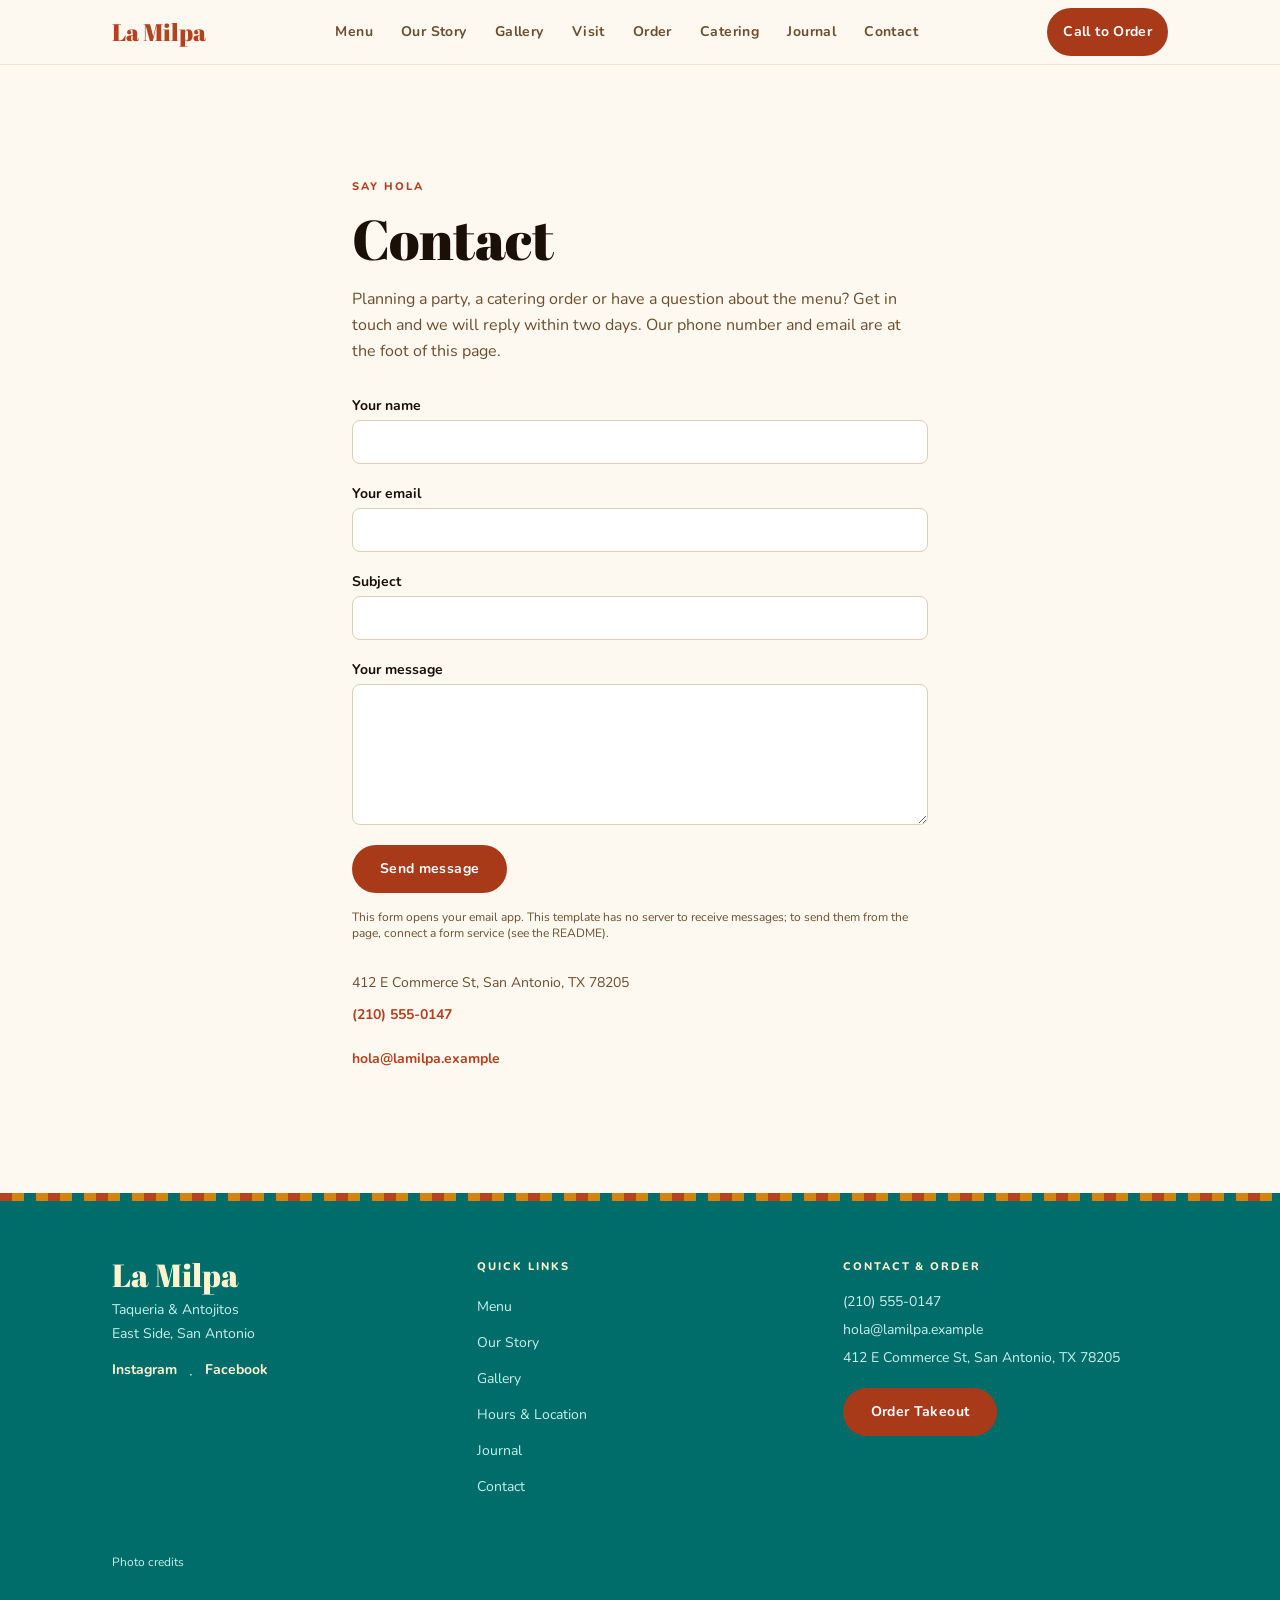
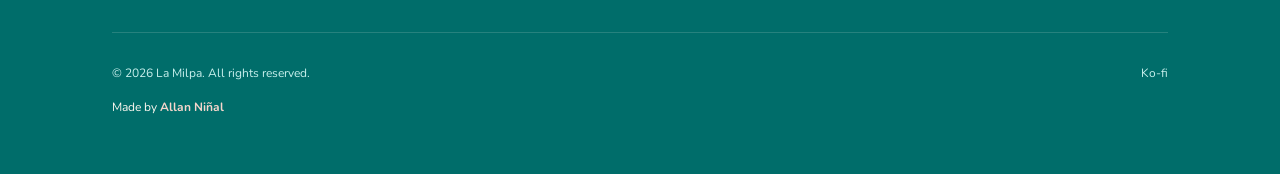
==== commit d7c5303f: "1.1.0: A Contains line on every dish and an allergy notice; spice level (1 to 3) with a legend, corn" ====
--- a/contact/index.html
+++ b/contact/index.html
@@ -1,8 +1,8 @@
-<!DOCTYPE html><html lang="en" class="scroll-smooth"> <head><meta charset="utf-8"><meta name="viewport" content="width=device-width, initial-scale=1, viewport-fit=cover"><meta name="theme-color" content="#006D6A"><meta name="color-scheme" content="light"><title>Contact — La Milpa</title><meta name="description" content="Write to La Milpa: parties, catering and questions about the menu."><link rel="canonical" href="https://example.com/contact/"><meta name="robots" content="index, follow"><meta name="author" content="Rosa Vásquez"><!-- Open Graph --><meta property="og:title" content="Contact — La Milpa"><meta property="og:description" content="Write to La Milpa: parties, catering and questions about the menu."><meta property="og:url" content="https://example.com/contact/"><meta property="og:type" content="website"><meta property="og:site_name" content="La Milpa"><meta property="og:locale" content="en_US"><meta property="og:image" content="https://example.com/og-image.png"><meta property="og:image:type" content="image/png"><meta property="og:image:width" content="1200"><meta property="og:image:height" content="630"><meta property="og:image:alt" content="La Milpa — Taqueria &#38; Antojitos in San Antonio, Texas"><!-- Twitter / X --><meta name="twitter:card" content="summary_large_image"><meta name="twitter:title" content="Contact — La Milpa"><meta name="twitter:description" content="Write to La Milpa: parties, catering and questions about the menu."><meta name="twitter:image" content="https://example.com/og-image.png"><link rel="icon" href="../favicon.svg" type="image/svg+xml"><link rel="apple-touch-icon" href="../favicon.svg"><script type="application/ld+json">{"@context":"https://schema.org","@type":"BreadcrumbList","itemListElement":[{"@type":"ListItem","position":1,"name":"Home","item":"https://example.com/"},{"@type":"ListItem","position":2,"name":"Contact","item":"https://example.com/contact/"}]}</script><link rel="stylesheet" href="../assets/index.BJos-fKC.css">
+<!DOCTYPE html><html lang="en" class="scroll-smooth"> <head><meta charset="utf-8"><meta name="viewport" content="width=device-width, initial-scale=1, viewport-fit=cover"><meta name="theme-color" content="#006D6A"><meta name="color-scheme" content="light"><title>Contact — La Milpa</title><meta name="description" content="Write to La Milpa: parties, catering and questions about the menu."><link rel="canonical" href="https://example.com/contact/"><meta name="robots" content="index, follow"><meta name="author" content="Rosa Vásquez"><!-- Open Graph --><meta property="og:title" content="Contact — La Milpa"><meta property="og:description" content="Write to La Milpa: parties, catering and questions about the menu."><meta property="og:url" content="https://example.com/contact/"><meta property="og:type" content="website"><meta property="og:site_name" content="La Milpa"><meta property="og:locale" content="en_US"><meta property="og:image" content="https://example.com/og-image.png"><meta property="og:image:type" content="image/png"><meta property="og:image:width" content="1200"><meta property="og:image:height" content="630"><meta property="og:image:alt" content="La Milpa — Taqueria &#38; Antojitos in San Antonio, Texas"><!-- Twitter / X --><meta name="twitter:card" content="summary_large_image"><meta name="twitter:title" content="Contact — La Milpa"><meta name="twitter:description" content="Write to La Milpa: parties, catering and questions about the menu."><meta name="twitter:image" content="https://example.com/og-image.png"><link rel="icon" href="../favicon.svg" type="image/svg+xml"><link rel="apple-touch-icon" href="../favicon.svg"><script type="application/ld+json">{"@context":"https://schema.org","@type":"BreadcrumbList","itemListElement":[{"@type":"ListItem","position":1,"name":"Home","item":"https://example.com/"},{"@type":"ListItem","position":2,"name":"Contact","item":"https://example.com/contact/"}]}</script><link rel="stylesheet" href="../assets/index.C4qjTYCS.css">
 <style>.field[data-astro-cid-ahc3q4vw]{width:100%;min-height:44px;padding:.6rem .75rem;font:inherit;font-weight:400;background:#fff;color:var(--color-text);border:1px solid var(--color-border);border-radius:.5rem}.field[data-astro-cid-ahc3q4vw]:focus-visible{outline:2px solid var(--color-accent);outline-offset:2px}
-</style></head> <body class="min-h-screen flex flex-col antialiased"> <header class="sticky top-0 z-50" style="background-color: rgba(253, 248, 240, 0.95); backdrop-filter: blur(8px); border-bottom: 1px solid var(--color-border-light);" data-astro-cid-ctg3m53h> <a href="#main-content" class="skip-link" data-astro-cid-ctg3m53h>Skip to main content</a> <div class="container-x flex items-center justify-between h-16" data-astro-cid-ctg3m53h> <!-- Logo / name --> <a href="../index.html" class="flex items-center gap-2 hover:opacity-80 transition-opacity" style="min-height: 44px;" aria-label="La Milpa — Home" data-astro-cid-ctg3m53h> <span style="font-family: 'Abril Fatface', serif; font-size: 1.5rem; color: var(--color-accent); line-height: 1;" data-astro-cid-ctg3m53h>La Milpa</span> </a> <!-- Desktop nav --> <nav aria-label="Main navigation" class="hidden lg:flex items-center gap-1" data-astro-cid-ctg3m53h> <a href="../menu/index.html" class="nav-link px-3" data-astro-cid-ctg3m53h>Menu</a><a href="../index.html#story" class="nav-link px-3" data-astro-cid-ctg3m53h>Our Story</a><a href="../index.html#gallery" class="nav-link px-3" data-astro-cid-ctg3m53h>Gallery</a><a href="../index.html#hours" class="nav-link px-3" data-astro-cid-ctg3m53h>Visit</a><a href="../index.html#takeout" class="nav-link px-3" data-astro-cid-ctg3m53h>Order</a><a href="../journal/index.html" class="nav-link px-3" data-astro-cid-ctg3m53h>Journal</a><a href="./index.html" class="nav-link px-3" data-astro-cid-ctg3m53h>Contact</a> </nav> <div class="flex items-center gap-2" data-astro-cid-ctg3m53h> <!-- CTA --> <a href="tel:(210) 555-0147" class="btn-primary text-sm" style="padding-left: 1rem; padding-right: 1rem;" data-astro-cid-ctg3m53h>
+</style></head> <body class="min-h-screen flex flex-col antialiased"> <header class="sticky top-0 z-50" style="background-color: rgba(253, 248, 240, 0.95); backdrop-filter: blur(8px); border-bottom: 1px solid var(--color-border-light);" data-astro-cid-ctg3m53h> <a href="#main-content" class="skip-link" data-astro-cid-ctg3m53h>Skip to main content</a> <div class="container-x flex items-center justify-between h-16" data-astro-cid-ctg3m53h> <!-- Logo / name --> <a href="../index.html" class="flex items-center gap-2 hover:opacity-80 transition-opacity" style="min-height: 44px;" aria-label="La Milpa — Home" data-astro-cid-ctg3m53h> <span style="font-family: 'Abril Fatface', serif; font-size: 1.5rem; color: var(--color-accent); line-height: 1;" data-astro-cid-ctg3m53h>La Milpa</span> </a> <!-- Desktop nav --> <nav aria-label="Main navigation" class="hidden lg:flex items-center gap-1" data-astro-cid-ctg3m53h> <a href="../menu/index.html" class="nav-link px-3" data-astro-cid-ctg3m53h>Menu</a><a href="../index.html#story" class="nav-link px-3" data-astro-cid-ctg3m53h>Our Story</a><a href="../index.html#gallery" class="nav-link px-3" data-astro-cid-ctg3m53h>Gallery</a><a href="../index.html#hours" class="nav-link px-3" data-astro-cid-ctg3m53h>Visit</a><a href="../index.html#takeout" class="nav-link px-3" data-astro-cid-ctg3m53h>Order</a><a href="../index.html#catering" class="nav-link px-3" data-astro-cid-ctg3m53h>Catering</a><a href="../journal/index.html" class="nav-link px-3" data-astro-cid-ctg3m53h>Journal</a><a href="./index.html" class="nav-link px-3" data-astro-cid-ctg3m53h>Contact</a> </nav> <div class="flex items-center gap-2" data-astro-cid-ctg3m53h> <!-- CTA --> <a href="tel:(210) 555-0147" class="btn-primary text-sm" style="padding-left: 1rem; padding-right: 1rem;" data-astro-cid-ctg3m53h>
 Call to Order
-</a> <!-- Phone menu: works without JavaScript --> <details class="mobile-menu lg:hidden" data-astro-cid-ctg3m53h> <summary aria-label="Menu" data-astro-cid-ctg3m53h>Menu</summary> <nav aria-label="Mobile navigation" data-astro-cid-ctg3m53h> <a href="../menu/index.html" data-astro-cid-ctg3m53h>Menu</a><a href="../index.html#story" data-astro-cid-ctg3m53h>Our Story</a><a href="../index.html#gallery" data-astro-cid-ctg3m53h>Gallery</a><a href="../index.html#hours" data-astro-cid-ctg3m53h>Visit</a><a href="../index.html#takeout" data-astro-cid-ctg3m53h>Order</a><a href="../journal/index.html" data-astro-cid-ctg3m53h>Journal</a><a href="./index.html" data-astro-cid-ctg3m53h>Contact</a> </nav> </details> </div> </div> </header>  <main id="main-content" class="flex-1">  <section class="container-x section-gap" aria-labelledby="contact-heading" data-astro-cid-ahc3q4vw> <div class="max-w-xl mx-auto" data-astro-cid-ahc3q4vw> <p class="label-eyebrow mb-3" data-astro-cid-ahc3q4vw>Say hola</p> <h1 id="contact-heading" style="font-family: 'Abril Fatface', serif; font-size: clamp(2.25rem, 5vw, 3.5rem); color: var(--color-text);" data-astro-cid-ahc3q4vw>Contact</h1> <p class="mt-4 text-base leading-relaxed" style="color: var(--color-text-muted);" data-astro-cid-ahc3q4vw>Planning a party, a catering order or have a question about the menu? Get in touch and we will reply within two days. Our phone number and email are at the foot of this page.</p> <!--
+</a> <!-- Phone menu: works without JavaScript --> <details class="mobile-menu lg:hidden" data-astro-cid-ctg3m53h> <summary aria-label="Menu" data-astro-cid-ctg3m53h>Menu</summary> <nav aria-label="Mobile navigation" data-astro-cid-ctg3m53h> <a href="../menu/index.html" data-astro-cid-ctg3m53h>Menu</a><a href="../index.html#story" data-astro-cid-ctg3m53h>Our Story</a><a href="../index.html#gallery" data-astro-cid-ctg3m53h>Gallery</a><a href="../index.html#hours" data-astro-cid-ctg3m53h>Visit</a><a href="../index.html#takeout" data-astro-cid-ctg3m53h>Order</a><a href="../index.html#catering" data-astro-cid-ctg3m53h>Catering</a><a href="../journal/index.html" data-astro-cid-ctg3m53h>Journal</a><a href="./index.html" data-astro-cid-ctg3m53h>Contact</a> </nav> </details> </div> </div> </header>  <main id="main-content" class="flex-1">  <section class="container-x section-gap" aria-labelledby="contact-heading" data-astro-cid-ahc3q4vw> <div class="max-w-xl mx-auto" data-astro-cid-ahc3q4vw> <p class="label-eyebrow mb-3" data-astro-cid-ahc3q4vw>Say hola</p> <h1 id="contact-heading" style="font-family: 'Abril Fatface', serif; font-size: clamp(2.25rem, 5vw, 3.5rem); color: var(--color-text);" data-astro-cid-ahc3q4vw>Contact</h1> <p class="mt-4 text-base leading-relaxed" style="color: var(--color-text-muted);" data-astro-cid-ahc3q4vw>Planning a party, a catering order or have a question about the menu? Get in touch and we will reply within two days. Our phone number and email are at the foot of this page.</p> <!--
         No back end. This form opens the visitor's email app, addressed to the
         address below. To send messages from the page itself, point `action` at a
         form service (Formspree, Formspark, Web3Forms, Netlify Forms...), remove
@@ -13,9 +13,9 @@
 <input type="text" name="subject" class="field" data-astro-cid-ahc3q4vw> </label> <label class="grid gap-1 text-sm font-bold" style="color: var(--color-text);" data-astro-cid-ahc3q4vw>Your message
 <textarea name="message" rows="6" required class="field" data-astro-cid-ahc3q4vw></textarea> </label> <div data-astro-cid-ahc3q4vw><button type="submit" class="btn-primary" data-astro-cid-ahc3q4vw>Send message</button></div> </form> <p class="mt-4 text-xs" style="color: var(--color-text-muted);" data-astro-cid-ahc3q4vw>
 This form opens your email app. This template has no server to receive messages; to send them from the page, connect a form service (see the README).
-</p> <address class="not-italic mt-8 text-sm" style="color: var(--color-text-muted);" data-astro-cid-ahc3q4vw> 412 E Commerce St, San Antonio, TX 78205<br data-astro-cid-ahc3q4vw> <a href="tel:(210) 555-0147" style="color: var(--color-accent); font-weight: 700; display: inline-block; padding: 0.75rem 0;" data-astro-cid-ahc3q4vw>(210) 555-0147</a><br data-astro-cid-ahc3q4vw> <a href="mailto:hola@lamilpa.example" style="color: var(--color-accent); font-weight: 700; display: inline-block; padding: 0.75rem 0;" data-astro-cid-ahc3q4vw>hola@lamilpa.example</a> </address> </div> </section>  </main> <footer style="background-color: var(--color-teal); color: var(--color-text-on-dark);" data-astro-cid-gcn2mc3v> <div class="tile-divider" data-astro-cid-gcn2mc3v></div> <div class="container-x py-14" data-astro-cid-gcn2mc3v> <div class="grid grid-cols-1 md:grid-cols-3 gap-10" data-astro-cid-gcn2mc3v> <!-- Brand --> <div data-astro-cid-gcn2mc3v> <p style="font-family: 'Abril Fatface', serif; font-size: 2rem; color: var(--color-marigold-light); line-height: 1.1;" data-astro-cid-gcn2mc3v>La Milpa</p> <p class="mt-2 text-sm" style="color: var(--color-text-muted-on-dark);" data-astro-cid-gcn2mc3v>Taqueria &amp; Antojitos</p> <p class="mt-1 text-sm" style="color: var(--color-text-muted-on-dark);" data-astro-cid-gcn2mc3v>East Side, San Antonio</p> <div class="mt-4 flex gap-3" data-astro-cid-gcn2mc3v> <a href="https://instagram.com/lamilpasa" target="_blank" rel="noopener noreferrer" class="text-sm font-bold hover:opacity-80 transition-opacity" style="color: var(--color-marigold-light);" aria-label="La Milpa on Instagram" data-astro-cid-gcn2mc3v>
+</p> <address class="not-italic mt-8 text-sm" style="color: var(--color-text-muted);" data-astro-cid-ahc3q4vw> 412 E Commerce St, San Antonio, TX 78205<br data-astro-cid-ahc3q4vw> <a href="tel:(210) 555-0147" style="color: var(--color-accent); font-weight: 700; display: inline-block; padding: 0.75rem 0;" data-astro-cid-ahc3q4vw>(210) 555-0147</a><br data-astro-cid-ahc3q4vw> <a href="mailto:hola@lamilpa.example" style="color: var(--color-accent); font-weight: 700; display: inline-block; padding: 0.75rem 0;" data-astro-cid-ahc3q4vw>hola@lamilpa.example</a> </address> </div> </section>  </main> <footer style="background-color: var(--color-teal); color: var(--color-text-on-dark);" data-astro-cid-gcn2mc3v> <div class="tile-divider" data-astro-cid-gcn2mc3v></div> <div class="container-x py-14" data-astro-cid-gcn2mc3v> <div class="grid grid-cols-1 md:grid-cols-3 gap-10" data-astro-cid-gcn2mc3v> <!-- Brand --> <div data-astro-cid-gcn2mc3v> <p style="font-family: 'Abril Fatface', serif; font-size: 2rem; color: var(--color-marigold-light); line-height: 1.1;" data-astro-cid-gcn2mc3v>La Milpa</p> <p class="mt-2 text-sm" style="color: var(--color-text-muted-on-dark);" data-astro-cid-gcn2mc3v>Taqueria &amp; Antojitos</p> <p class="mt-1 text-sm" style="color: var(--color-text-muted-on-dark);" data-astro-cid-gcn2mc3v>East Side, San Antonio</p> <div class="mt-4 flex gap-3" data-astro-cid-gcn2mc3v> <a href="https://instagram.com" target="_blank" rel="noopener noreferrer" class="text-sm font-bold hover:opacity-80 transition-opacity" style="color: var(--color-marigold-light);" aria-label="La Milpa on Instagram" data-astro-cid-gcn2mc3v>
 Instagram
-</a> <span aria-hidden="true" style="color: var(--color-text-muted-on-dark);" data-astro-cid-gcn2mc3v>&middot;</span> <a href="https://facebook.com/lamilpasa" target="_blank" rel="noopener noreferrer" class="text-sm font-bold hover:opacity-80 transition-opacity" style="color: var(--color-marigold-light);" aria-label="La Milpa on Facebook" data-astro-cid-gcn2mc3v>
+</a> <span aria-hidden="true" style="color: var(--color-text-muted-on-dark);" data-astro-cid-gcn2mc3v>&middot;</span> <a href="https://facebook.com" target="_blank" rel="noopener noreferrer" class="text-sm font-bold hover:opacity-80 transition-opacity" style="color: var(--color-marigold-light);" aria-label="La Milpa on Facebook" data-astro-cid-gcn2mc3v>
 Facebook
 </a> </div> </div> <!-- Quick links --> <div data-astro-cid-gcn2mc3v> <p class="label-eyebrow-light mb-4" data-astro-cid-gcn2mc3v>Quick Links</p> <ul class="space-y-2" data-astro-cid-gcn2mc3v> <li data-astro-cid-gcn2mc3v> <a href="../menu/index.html" class="text-sm hover:opacity-80 transition-opacity" style="color: var(--color-text-muted-on-dark);" data-astro-cid-gcn2mc3v> Menu </a> </li><li data-astro-cid-gcn2mc3v> <a href="../index.html#story" class="text-sm hover:opacity-80 transition-opacity" style="color: var(--color-text-muted-on-dark);" data-astro-cid-gcn2mc3v> Our Story </a> </li><li data-astro-cid-gcn2mc3v> <a href="../index.html#gallery" class="text-sm hover:opacity-80 transition-opacity" style="color: var(--color-text-muted-on-dark);" data-astro-cid-gcn2mc3v> Gallery </a> </li><li data-astro-cid-gcn2mc3v> <a href="../index.html#hours" class="text-sm hover:opacity-80 transition-opacity" style="color: var(--color-text-muted-on-dark);" data-astro-cid-gcn2mc3v> Hours &amp; Location </a> </li><li data-astro-cid-gcn2mc3v> <a href="../journal/index.html" class="text-sm hover:opacity-80 transition-opacity" style="color: var(--color-text-muted-on-dark);" data-astro-cid-gcn2mc3v> Journal </a> </li><li data-astro-cid-gcn2mc3v> <a href="./index.html" class="text-sm hover:opacity-80 transition-opacity" style="color: var(--color-text-muted-on-dark);" data-astro-cid-gcn2mc3v> Contact </a> </li> </ul> </div> <!-- Contact --> <div data-astro-cid-gcn2mc3v> <p class="label-eyebrow-light mb-4" data-astro-cid-gcn2mc3v>Contact & Order</p> <ul class="space-y-2 text-sm" style="color: var(--color-text-muted-on-dark);" data-astro-cid-gcn2mc3v> <li data-astro-cid-gcn2mc3v> <a href="tel:(210) 555-0147" class="hover:opacity-80 transition-opacity" style="color: var(--color-text-muted-on-dark);" data-astro-cid-gcn2mc3v> (210) 555-0147 </a> </li> <li data-astro-cid-gcn2mc3v> <a href="mailto:hola@lamilpa.example" class="hover:opacity-80 transition-opacity" style="color: var(--color-text-muted-on-dark);" data-astro-cid-gcn2mc3v> hola@lamilpa.example </a> </li> <li data-astro-cid-gcn2mc3v> <a href="https://maps.google.com/?q=412+E+Commerce+St+San+Antonio+TX+78205" target="_blank" rel="noopener noreferrer" class="hover:opacity-80 transition-opacity" style="color: var(--color-text-muted-on-dark);" data-astro-cid-gcn2mc3v> 412 E Commerce St, San Antonio, TX 78205 </a> </li> </ul> <a href="../index.html#takeout" class="btn-primary mt-5 inline-flex text-sm" data-astro-cid-gcn2mc3v>
 Order Takeout
@@ -23,4 +23,4 @@
          the photographer and a link). Delete this whole <details> block once you
          have replaced the photos with your own. --> <details class="mt-10 text-xs" style="color: var(--color-text-muted-on-dark);" data-photo-credits data-astro-cid-gcn2mc3v> <summary style="cursor: pointer; min-height: 44px; display: flex; align-items: center;" data-astro-cid-gcn2mc3v>Photo credits</summary> <p class="mt-2" data-astro-cid-gcn2mc3v>
 Demo photographs from <a href="https://unsplash.com/?utm_source=allanninal_dev&utm_medium=referral" class="underline" data-astro-cid-gcn2mc3v>Unsplash</a>. Replace them, and these credits, with your own before launch.
-</p> <ul class="mt-2 space-y-1" data-astro-cid-gcn2mc3v> <li data-astro-cid-gcn2mc3v>Dining room: Photo by <a href="https://unsplash.com/@oliverguhr?utm_source=allanninal_dev&utm_medium=referral" class="underline" data-astro-cid-gcn2mc3v>Oliver Guhr</a> on <a href="https://unsplash.com/photos/2ARrIbdGzS0?utm_source=allanninal_dev&utm_medium=referral" class="underline" data-astro-cid-gcn2mc3v>Unsplash</a></li><li data-astro-cid-gcn2mc3v>Street tacos: Photo by <a href="https://unsplash.com/@taiscaptures?utm_source=allanninal_dev&utm_medium=referral" class="underline" data-astro-cid-gcn2mc3v>Tai&#39;s Captures</a> on <a href="https://unsplash.com/photos/lc8BpLcljz4?utm_source=allanninal_dev&utm_medium=referral" class="underline" data-astro-cid-gcn2mc3v>Unsplash</a></li><li data-astro-cid-gcn2mc3v>Enchiladas plate: Photo by <a href="https://unsplash.com/@photosoflogan?utm_source=allanninal_dev&utm_medium=referral" class="underline" data-astro-cid-gcn2mc3v>Logan Gutierrez</a> on <a href="https://unsplash.com/photos/H9nSb8ASkgw?utm_source=allanninal_dev&utm_medium=referral" class="underline" data-astro-cid-gcn2mc3v>Unsplash</a></li><li data-astro-cid-gcn2mc3v>Tamal: Photo by <a href="https://unsplash.com/@alyonayankovska?utm_source=allanninal_dev&utm_medium=referral" class="underline" data-astro-cid-gcn2mc3v>Alyona Yankovska</a> on <a href="https://unsplash.com/photos/OHLdFxbhjZU?utm_source=allanninal_dev&utm_medium=referral" class="underline" data-astro-cid-gcn2mc3v>Unsplash</a></li><li data-astro-cid-gcn2mc3v>The bar: Photo by <a href="https://unsplash.com/@taiscaptures?utm_source=allanninal_dev&utm_medium=referral" class="underline" data-astro-cid-gcn2mc3v>Tai&#39;s Captures</a> on <a href="https://unsplash.com/photos/2EBTwzczg2A?utm_source=allanninal_dev&utm_medium=referral" class="underline" data-astro-cid-gcn2mc3v>Unsplash</a></li><li data-astro-cid-gcn2mc3v>Agua de Jamaica: Photo by <a href="https://unsplash.com/@howipop?utm_source=allanninal_dev&utm_medium=referral" class="underline" data-astro-cid-gcn2mc3v>The Pop&#39;d Shop</a> on <a href="https://unsplash.com/photos/z2baV_uXZRo?utm_source=allanninal_dev&utm_medium=referral" class="underline" data-astro-cid-gcn2mc3v>Unsplash</a></li><li data-astro-cid-gcn2mc3v>Smothered burrito: Photo by <a href="https://unsplash.com/@jasminewesst?utm_source=allanninal_dev&utm_medium=referral" class="underline" data-astro-cid-gcn2mc3v>jasminewesst</a> on <a href="https://unsplash.com/photos/11_MOnQp3b4?utm_source=allanninal_dev&utm_medium=referral" class="underline" data-astro-cid-gcn2mc3v>Unsplash</a></li> </ul> </details> <!-- Bottom bar --> <div class="mt-12 pt-8 flex flex-col sm:flex-row items-center justify-between gap-4 text-xs" style="border-top: 1px solid rgba(253, 248, 240, 0.15); color: var(--color-text-muted-on-dark);" data-astro-cid-gcn2mc3v> <p data-astro-cid-gcn2mc3v>&copy; 2026 La Milpa. All rights reserved.</p> Ko-fi </div>  <p class="maker-credit" data-maker-credit="1" data-astro-cid-gcn2mc3v>Made by <a href="https://www.linkedin.com/in/allanninal/" data-maker-credit="1" target="_blank" rel="noopener noreferrer" data-astro-cid-gcn2mc3v>Allan Ni&ntilde;al</a></p> </div> </footer>   </body></html> +</p> <ul class="mt-2 space-y-1" data-astro-cid-gcn2mc3v> <li data-astro-cid-gcn2mc3v>Dining room: Photo by <a href="https://unsplash.com/@brettwharton?utm_source=allanninal_dev&utm_medium=referral" class="underline" data-astro-cid-gcn2mc3v>Brett Wharton</a> on <a href="https://unsplash.com/photos/a-group-of-people-sitting-at-a-table-in-a-restaurant-tCV0BMiNTdU?utm_source=allanninal_dev&utm_medium=referral" class="underline" data-astro-cid-gcn2mc3v>Unsplash</a></li><li data-astro-cid-gcn2mc3v>Street tacos: Photo by <a href="https://unsplash.com/@taiscaptures?utm_source=allanninal_dev&utm_medium=referral" class="underline" data-astro-cid-gcn2mc3v>Tai&#39;s Captures</a> on <a href="https://unsplash.com/photos/lc8BpLcljz4?utm_source=allanninal_dev&utm_medium=referral" class="underline" data-astro-cid-gcn2mc3v>Unsplash</a></li><li data-astro-cid-gcn2mc3v>Enchiladas plate: Photo by <a href="https://unsplash.com/@photosoflogan?utm_source=allanninal_dev&utm_medium=referral" class="underline" data-astro-cid-gcn2mc3v>Logan Gutierrez</a> on <a href="https://unsplash.com/photos/H9nSb8ASkgw?utm_source=allanninal_dev&utm_medium=referral" class="underline" data-astro-cid-gcn2mc3v>Unsplash</a></li><li data-astro-cid-gcn2mc3v>Tamal: Photo by <a href="https://unsplash.com/@alyonayankovska?utm_source=allanninal_dev&utm_medium=referral" class="underline" data-astro-cid-gcn2mc3v>Alyona Yankovska</a> on <a href="https://unsplash.com/photos/OHLdFxbhjZU?utm_source=allanninal_dev&utm_medium=referral" class="underline" data-astro-cid-gcn2mc3v>Unsplash</a></li><li data-astro-cid-gcn2mc3v>The bar: Photo by <a href="https://unsplash.com/@taiscaptures?utm_source=allanninal_dev&utm_medium=referral" class="underline" data-astro-cid-gcn2mc3v>Tai&#39;s Captures</a> on <a href="https://unsplash.com/photos/2EBTwzczg2A?utm_source=allanninal_dev&utm_medium=referral" class="underline" data-astro-cid-gcn2mc3v>Unsplash</a></li><li data-astro-cid-gcn2mc3v>Agua de Jamaica: Photo by <a href="https://unsplash.com/@howipop?utm_source=allanninal_dev&utm_medium=referral" class="underline" data-astro-cid-gcn2mc3v>The Pop&#39;d Shop</a> on <a href="https://unsplash.com/photos/z2baV_uXZRo?utm_source=allanninal_dev&utm_medium=referral" class="underline" data-astro-cid-gcn2mc3v>Unsplash</a></li><li data-astro-cid-gcn2mc3v>Smothered burrito: Photo by <a href="https://unsplash.com/@jasminewesst?utm_source=allanninal_dev&utm_medium=referral" class="underline" data-astro-cid-gcn2mc3v>jasminewesst</a> on <a href="https://unsplash.com/photos/11_MOnQp3b4?utm_source=allanninal_dev&utm_medium=referral" class="underline" data-astro-cid-gcn2mc3v>Unsplash</a></li> </ul> </details> <!-- Bottom bar --> <div class="mt-12 pt-8 flex flex-col sm:flex-row items-center justify-between gap-4 text-xs" style="border-top: 1px solid rgba(253, 248, 240, 0.15); color: var(--color-text-muted-on-dark);" data-astro-cid-gcn2mc3v> <p data-astro-cid-gcn2mc3v>&copy; 2026 La Milpa. All rights reserved.</p> Ko-fi </div>  <p class="maker-credit" data-maker-credit="1" data-astro-cid-gcn2mc3v>Made by <a href="https://www.linkedin.com/in/allanninal/" data-maker-credit="1" target="_blank" rel="noopener noreferrer" data-astro-cid-gcn2mc3v>Allan Ni&ntilde;al</a></p> </div> </footer>   </body></html> 
--- a/assets/index.C4qjTYCS.css
+++ b/assets/index.C4qjTYCS.css
@@ -0,0 +1 @@
+@font-face{font-family:Abril Fatface;font-style:normal;font-display:swap;font-weight:400;src:url(./abril-fatface-latin-ext-400-normal.Ctcf6qDM.woff2) format("woff2"),url(./abril-fatface-latin-ext-400-normal.CYCbX7fF.woff) format("woff");unicode-range:U+0100-02BA,U+02BD-02C5,U+02C7-02CC,U+02CE-02D7,U+02DD-02FF,U+0304,U+0308,U+0329,U+1D00-1DBF,U+1E00-1E9F,U+1EF2-1EFF,U+2020,U+20A0-20AB,U+20AD-20C0,U+2113,U+2C60-2C7F,U+A720-A7FF}@font-face{font-family:Abril Fatface;font-style:normal;font-display:swap;font-weight:400;src:url(./abril-fatface-latin-400-normal.utNZUC9m.woff2) format("woff2"),url(./abril-fatface-latin-400-normal.CSRW-xuf.woff) format("woff");unicode-range:U+0000-00FF,U+0131,U+0152-0153,U+02BB-02BC,U+02C6,U+02DA,U+02DC,U+0304,U+0308,U+0329,U+2000-206F,U+20AC,U+2122,U+2191,U+2193,U+2212,U+2215,U+FEFF,U+FFFD}@font-face{font-family:Nunito;font-style:normal;font-display:swap;font-weight:400;src:url(./nunito-cyrillic-ext-400-normal.CuPM9foi.woff2) format("woff2"),url(./nunito-cyrillic-ext-400-normal.xaE7D4Sw.woff) format("woff");unicode-range:U+0460-052F,U+1C80-1C8A,U+20B4,U+2DE0-2DFF,U+A640-A69F,U+FE2E-FE2F}@font-face{font-family:Nunito;font-style:normal;font-display:swap;font-weight:400;src:url(./nunito-cyrillic-400-normal.xAOo5cBP.woff2) format("woff2"),url(./nunito-cyrillic-400-normal.D1j0u8EH.woff) format("woff");unicode-range:U+0301,U+0400-045F,U+0490-0491,U+04B0-04B1,U+2116}@font-face{font-family:Nunito;font-style:normal;font-display:swap;font-weight:400;src:url(./nunito-vietnamese-400-normal.BHkVbP3T.woff2) format("woff2"),url(./nunito-vietnamese-400-normal.DtOtW02z.woff) format("woff");unicode-range:U+0102-0103,U+0110-0111,U+0128-0129,U+0168-0169,U+01A0-01A1,U+01AF-01B0,U+0300-0301,U+0303-0304,U+0308-0309,U+0323,U+0329,U+1EA0-1EF9,U+20AB}@font-face{font-family:Nunito;font-style:normal;font-display:swap;font-weight:400;src:url(./nunito-latin-ext-400-normal.i-8OOpdj.woff2) format("woff2"),url(./nunito-latin-ext-400-normal.CjMJVfGn.woff) format("woff");unicode-range:U+0100-02BA,U+02BD-02C5,U+02C7-02CC,U+02CE-02D7,U+02DD-02FF,U+0304,U+0308,U+0329,U+1D00-1DBF,U+1E00-1E9F,U+1EF2-1EFF,U+2020,U+20A0-20AB,U+20AD-20C0,U+2113,U+2C60-2C7F,U+A720-A7FF}@font-face{font-family:Nunito;font-style:normal;font-display:swap;font-weight:400;src:url(./nunito-latin-400-normal.r8SDr6Up.woff2) format("woff2"),url(./nunito-latin-400-normal.DKg4f3fz.woff) format("woff");unicode-range:U+0000-00FF,U+0131,U+0152-0153,U+02BB-02BC,U+02C6,U+02DA,U+02DC,U+0304,U+0308,U+0329,U+2000-206F,U+20AC,U+2122,U+2191,U+2193,U+2212,U+2215,U+FEFF,U+FFFD}@font-face{font-family:Nunito;font-style:normal;font-display:swap;font-weight:700;src:url(./nunito-cyrillic-ext-700-normal.BuR0mlCG.woff2) format("woff2"),url(./nunito-cyrillic-ext-700-normal.DfoqN4Gs.woff) format("woff");unicode-range:U+0460-052F,U+1C80-1C8A,U+20B4,U+2DE0-2DFF,U+A640-A69F,U+FE2E-FE2F}@font-face{font-family:Nunito;font-style:normal;font-display:swap;font-weight:700;src:url(./nunito-cyrillic-700-normal.DP36NgGt.woff2) format("woff2"),url(./nunito-cyrillic-700-normal.DfHRUDv-.woff) format("woff");unicode-range:U+0301,U+0400-045F,U+0490-0491,U+04B0-04B1,U+2116}@font-face{font-family:Nunito;font-style:normal;font-display:swap;font-weight:700;src:url(./nunito-vietnamese-700-normal.Ch8EUCfz.woff2) format("woff2"),url(./nunito-vietnamese-700-normal.C9SQsXvj.woff) format("woff");unicode-range:U+0102-0103,U+0110-0111,U+0128-0129,U+0168-0169,U+01A0-01A1,U+01AF-01B0,U+0300-0301,U+0303-0304,U+0308-0309,U+0323,U+0329,U+1EA0-1EF9,U+20AB}@font-face{font-family:Nunito;font-style:normal;font-display:swap;font-weight:700;src:url(./nunito-latin-ext-700-normal.BWeMsAzO.woff2) format("woff2"),url(./nunito-latin-ext-700-normal.D4woHhbd.woff) format("woff");unicode-range:U+0100-02BA,U+02BD-02C5,U+02C7-02CC,U+02CE-02D7,U+02DD-02FF,U+0304,U+0308,U+0329,U+1D00-1DBF,U+1E00-1E9F,U+1EF2-1EFF,U+2020,U+20A0-20AB,U+20AD-20C0,U+2113,U+2C60-2C7F,U+A720-A7FF}@font-face{font-family:Nunito;font-style:normal;font-display:swap;font-weight:700;src:url(./nunito-latin-700-normal.Dort48En.woff2) format("woff2"),url(./nunito-latin-700-normal.OcDqTBcA.woff) format("woff");unicode-range:U+0000-00FF,U+0131,U+0152-0153,U+02BB-02BC,U+02C6,U+02DA,U+02DC,U+0304,U+0308,U+0329,U+2000-206F,U+20AC,U+2122,U+2191,U+2193,U+2212,U+2215,U+FEFF,U+FFFD}@font-face{font-family:Nunito;font-style:normal;font-display:swap;font-weight:800;src:url(./nunito-cyrillic-ext-800-normal.B-cvGohL.woff2) format("woff2"),url(./nunito-cyrillic-ext-800-normal.pjRatrRO.woff) format("woff");unicode-range:U+0460-052F,U+1C80-1C8A,U+20B4,U+2DE0-2DFF,U+A640-A69F,U+FE2E-FE2F}@font-face{font-family:Nunito;font-style:normal;font-display:swap;font-weight:800;src:url(./nunito-cyrillic-800-normal.D3igD7Kl.woff2) format("woff2"),url(./nunito-cyrillic-800-normal.DymMgApb.woff) format("woff");unicode-range:U+0301,U+0400-045F,U+0490-0491,U+04B0-04B1,U+2116}@font-face{font-family:Nunito;font-style:normal;font-display:swap;font-weight:800;src:url(./nunito-vietnamese-800-normal.D_CZYdm9.woff2) format("woff2"),url(./nunito-vietnamese-800-normal.Dz0hZPb5.woff) format("woff");unicode-range:U+0102-0103,U+0110-0111,U+0128-0129,U+0168-0169,U+01A0-01A1,U+01AF-01B0,U+0300-0301,U+0303-0304,U+0308-0309,U+0323,U+0329,U+1EA0-1EF9,U+20AB}@font-face{font-family:Nunito;font-style:normal;font-display:swap;font-weight:800;src:url(./nunito-latin-ext-800-normal.CtU8tJOV.woff2) format("woff2"),url(./nunito-latin-ext-800-normal.CDcxIxx8.woff) format("woff");unicode-range:U+0100-02BA,U+02BD-02C5,U+02C7-02CC,U+02CE-02D7,U+02DD-02FF,U+0304,U+0308,U+0329,U+1D00-1DBF,U+1E00-1E9F,U+1EF2-1EFF,U+2020,U+20A0-20AB,U+20AD-20C0,U+2113,U+2C60-2C7F,U+A720-A7FF}@font-face{font-family:Nunito;font-style:normal;font-display:swap;font-weight:800;src:url(./nunito-latin-800-normal.Dz8SOQK_.woff2) format("woff2"),url(./nunito-latin-800-normal.D-J0wlBY.woff) format("woff");unicode-range:U+0000-00FF,U+0131,U+0152-0153,U+02BB-02BC,U+02C6,U+02DA,U+02DC,U+0304,U+0308,U+0329,U+2000-206F,U+20AC,U+2122,U+2191,U+2193,U+2212,U+2215,U+FEFF,U+FFFD}*,:before,:after{--tw-border-spacing-x: 0;--tw-border-spacing-y: 0;--tw-translate-x: 0;--tw-translate-y: 0;--tw-rotate: 0;--tw-skew-x: 0;--tw-skew-y: 0;--tw-scale-x: 1;--tw-scale-y: 1;--tw-pan-x: ;--tw-pan-y: ;--tw-pinch-zoom: ;--tw-scroll-snap-strictness: proximity;--tw-gradient-from-position: ;--tw-gradient-via-position: ;--tw-gradient-to-position: ;--tw-ordinal: ;--tw-slashed-zero: ;--tw-numeric-figure: ;--tw-numeric-spacing: ;--tw-numeric-fraction: ;--tw-ring-inset: ;--tw-ring-offset-width: 0px;--tw-ring-offset-color: #fff;--tw-ring-color: rgb(59 130 246 / .5);--tw-ring-offset-shadow: 0 0 #0000;--tw-ring-shadow: 0 0 #0000;--tw-shadow: 0 0 #0000;--tw-shadow-colored: 0 0 #0000;--tw-blur: ;--tw-brightness: ;--tw-contrast: ;--tw-grayscale: ;--tw-hue-rotate: ;--tw-invert: ;--tw-saturate: ;--tw-sepia: ;--tw-drop-shadow: ;--tw-backdrop-blur: ;--tw-backdrop-brightness: ;--tw-backdrop-contrast: ;--tw-backdrop-grayscale: ;--tw-backdrop-hue-rotate: ;--tw-backdrop-invert: ;--tw-backdrop-opacity: ;--tw-backdrop-saturate: ;--tw-backdrop-sepia: ;--tw-contain-size: ;--tw-contain-layout: ;--tw-contain-paint: ;--tw-contain-style: }::backdrop{--tw-border-spacing-x: 0;--tw-border-spacing-y: 0;--tw-translate-x: 0;--tw-translate-y: 0;--tw-rotate: 0;--tw-skew-x: 0;--tw-skew-y: 0;--tw-scale-x: 1;--tw-scale-y: 1;--tw-pan-x: ;--tw-pan-y: ;--tw-pinch-zoom: ;--tw-scroll-snap-strictness: proximity;--tw-gradient-from-position: ;--tw-gradient-via-position: ;--tw-gradient-to-position: ;--tw-ordinal: ;--tw-slashed-zero: ;--tw-numeric-figure: ;--tw-numeric-spacing: ;--tw-numeric-fraction: ;--tw-ring-inset: ;--tw-ring-offset-width: 0px;--tw-ring-offset-color: #fff;--tw-ring-color: rgb(59 130 246 / .5);--tw-ring-offset-shadow: 0 0 #0000;--tw-ring-shadow: 0 0 #0000;--tw-shadow: 0 0 #0000;--tw-shadow-colored: 0 0 #0000;--tw-blur: ;--tw-brightness: ;--tw-contrast: ;--tw-grayscale: ;--tw-hue-rotate: ;--tw-invert: ;--tw-saturate: ;--tw-sepia: ;--tw-drop-shadow: ;--tw-backdrop-blur: ;--tw-backdrop-brightness: ;--tw-backdrop-contrast: ;--tw-backdrop-grayscale: ;--tw-backdrop-hue-rotate: ;--tw-backdrop-invert: ;--tw-backdrop-opacity: ;--tw-backdrop-saturate: ;--tw-backdrop-sepia: ;--tw-contain-size: ;--tw-contain-layout: ;--tw-contain-paint: ;--tw-contain-style: }*,:before,:after{box-sizing:border-box;border-width:0;border-style:solid;border-color:#e5e7eb}:before,:after{--tw-content: ""}html,:host{line-height:1.5;-webkit-text-size-adjust:100%;-moz-tab-size:4;-o-tab-size:4;tab-size:4;font-family:ui-sans-serif,system-ui,sans-serif,"Apple Color Emoji","Segoe UI Emoji",Segoe UI Symbol,"Noto Color Emoji";font-feature-settings:normal;font-variation-settings:normal;-webkit-tap-highlight-color:transparent}body{margin:0;line-height:inherit}hr{height:0;color:inherit;border-top-width:1px}abbr:where([title]){-webkit-text-decoration:underline dotted;text-decoration:underline dotted}h1,h2,h3,h4,h5,h6{font-size:inherit;font-weight:inherit}a{color:inherit;text-decoration:inherit}b,strong{font-weight:bolder}code,kbd,samp,pre{font-family:ui-monospace,SFMono-Regular,Menlo,Monaco,Consolas,Liberation Mono,Courier New,monospace;font-feature-settings:normal;font-variation-settings:normal;font-size:1em}small{font-size:80%}sub,sup{font-size:75%;line-height:0;position:relative;vertical-align:baseline}sub{bottom:-.25em}sup{top:-.5em}table{text-indent:0;border-color:inherit;border-collapse:collapse}button,input,optgroup,select,textarea{font-family:inherit;font-feature-settings:inherit;font-variation-settings:inherit;font-size:100%;font-weight:inherit;line-height:inherit;letter-spacing:inherit;color:inherit;margin:0;padding:0}button,select{text-transform:none}button,input:where([type=button]),input:where([type=reset]),input:where([type=submit]){-webkit-appearance:button;background-color:transparent;background-image:none}:-moz-focusring{outline:auto}:-moz-ui-invalid{box-shadow:none}progress{vertical-align:baseline}::-webkit-inner-spin-button,::-webkit-outer-spin-button{height:auto}[type=search]{-webkit-appearance:textfield;outline-offset:-2px}::-webkit-search-decoration{-webkit-appearance:none}::-webkit-file-upload-button{-webkit-appearance:button;font:inherit}summary{display:list-item}blockquote,dl,dd,h1,h2,h3,h4,h5,h6,hr,figure,p,pre{margin:0}fieldset{margin:0;padding:0}legend{padding:0}ol,ul,menu{list-style:none;margin:0;padding:0}dialog{padding:0}textarea{resize:vertical}input::-moz-placeholder,textarea::-moz-placeholder{opacity:1;color:#9ca3af}input::placeholder,textarea::placeholder{opacity:1;color:#9ca3af}button,[role=button]{cursor:pointer}:disabled{cursor:default}img,svg,video,canvas,audio,iframe,embed,object{display:block;vertical-align:middle}img,video{max-width:100%;height:auto}[hidden]:where(:not([hidden=until-found])){display:none}html{-webkit-font-smoothing:antialiased;-moz-osx-font-smoothing:grayscale;text-rendering:optimizeLegibility;background-color:var(--color-bg);color:var(--color-text);overflow-x:hidden;scroll-behavior:smooth}body{font-family:Nunito,ui-sans-serif,system-ui,-apple-system,sans-serif;font-size:1rem;line-height:1.75;background-color:var(--color-bg);color:var(--color-text-body);overflow-x:hidden}::-moz-selection{background-color:var(--color-accent-light);color:var(--color-accent-dark)}::selection{background-color:var(--color-accent-light);color:var(--color-accent-dark)}*:focus-visible{outline:2px solid var(--color-accent);outline-offset:2px;border-radius:.125rem}h1,h2,h3,h4,h5,h6{font-family:Abril Fatface,Georgia,serif;font-weight:400;color:var(--color-text);line-height:1.1;letter-spacing:-.01em}a{color:inherit}img{max-width:100%;height:auto}.container-x{margin-left:auto;margin-right:auto;width:100%;max-width:72rem;padding-left:1.25rem;padding-right:1.25rem}@media (min-width: 640px){.container-x{padding-left:2rem;padding-right:2rem}}@media (min-width: 1024px){.container-x{padding-left:3rem;padding-right:3rem}}.section-gap{padding-top:5rem;padding-bottom:5rem}@media (min-width: 640px){.section-gap{padding-top:7rem;padding-bottom:7rem}}.taco-rule{display:block;width:3rem;height:3px;background-color:var(--color-accent);border-radius:9999px;margin-bottom:1.25rem}.label-eyebrow{font-family:Nunito,sans-serif;font-size:.6875rem;font-weight:800;letter-spacing:.18em;text-transform:uppercase;color:var(--color-accent)}.label-eyebrow-light{font-family:Nunito,sans-serif;font-size:.6875rem;font-weight:800;letter-spacing:.18em;text-transform:uppercase;color:var(--color-marigold-light)}.btn-primary{display:inline-flex;align-items:center;justify-content:center;gap:.5rem;border-radius:9999px;padding:.875rem 1.75rem;font-family:Nunito,ui-sans-serif,system-ui,-apple-system,sans-serif;font-size:.875rem;line-height:1.25rem;font-weight:700;letter-spacing:.025em;transition-property:color,background-color,border-color,text-decoration-color,fill,stroke;transition-timing-function:cubic-bezier(.4,0,.2,1);transition-duration:.15s;background-color:var(--color-btn-bg);color:var(--color-btn-text);min-height:44px;font-family:Nunito,sans-serif}.btn-primary:hover{background-color:var(--color-btn-hover)}.btn-teal{display:inline-flex;align-items:center;justify-content:center;gap:.5rem;border-radius:9999px;padding:.875rem 1.75rem;font-family:Nunito,ui-sans-serif,system-ui,-apple-system,sans-serif;font-size:.875rem;line-height:1.25rem;font-weight:700;letter-spacing:.025em;transition-property:color,background-color,border-color,text-decoration-color,fill,stroke;transition-timing-function:cubic-bezier(.4,0,.2,1);transition-duration:.15s;background-color:var(--color-btn-teal-bg);color:#fff;min-height:44px;font-family:Nunito,sans-serif}.btn-teal:hover{background-color:var(--color-btn-teal-hover)}.btn-ghost{display:inline-flex;align-items:center;justify-content:center;gap:.5rem;border-radius:9999px;border-width:2px;padding:.875rem 1.75rem;font-family:Nunito,ui-sans-serif,system-ui,-apple-system,sans-serif;font-size:.875rem;line-height:1.25rem;font-weight:700;letter-spacing:.025em;transition-property:color,background-color,border-color,text-decoration-color,fill,stroke;transition-timing-function:cubic-bezier(.4,0,.2,1);transition-duration:.15s;border-color:var(--color-accent);color:var(--color-accent);min-height:44px;font-family:Nunito,sans-serif}.btn-ghost:hover{background-color:var(--color-accent-light)}.btn-ghost-light{display:inline-flex;align-items:center;justify-content:center;gap:.5rem;border-radius:9999px;border-width:2px;padding:.875rem 1.75rem;font-family:Nunito,ui-sans-serif,system-ui,-apple-system,sans-serif;font-size:.875rem;line-height:1.25rem;font-weight:700;letter-spacing:.025em;transition-property:color,background-color,border-color,text-decoration-color,fill,stroke;transition-timing-function:cubic-bezier(.4,0,.2,1);transition-duration:.15s;border-color:#fdf8f0cc;color:var(--color-text-on-dark);min-height:44px;font-family:Nunito,sans-serif}.btn-ghost-light:hover{background-color:#fdf8f01f}.card{background-color:var(--color-surface);border:1px solid var(--color-border-light);border-radius:.75rem}.tab-btn{white-space:nowrap;border-radius:9999px;padding:.625rem 1.25rem;font-family:Nunito,ui-sans-serif,system-ui,-apple-system,sans-serif;font-size:.875rem;line-height:1.25rem;font-weight:700;transition-property:color,background-color,border-color,text-decoration-color,fill,stroke;transition-timing-function:cubic-bezier(.4,0,.2,1);transition-duration:.15s;color:var(--color-text-muted);min-height:44px;font-family:Nunito,sans-serif}.tab-btn:hover{color:var(--color-text);background-color:var(--color-surface-2)}.tab-btn[aria-selected=true]{background-color:var(--color-accent);color:#fff}.menu-item{display:flex;align-items:flex-start;justify-content:space-between;gap:1rem;padding-top:1rem;padding-bottom:1rem;border-bottom:1px solid var(--color-border-light)}.menu-item:last-child{border-bottom:none}.badge{display:inline-flex;align-items:center;border-radius:9999px;padding:.125rem .625rem;font-size:.75rem;line-height:1rem;font-weight:700;font-family:Nunito,sans-serif}.badge-marigold{background-color:var(--color-marigold-light);color:#7a4800}.badge-teal{background-color:var(--color-teal-light);color:#003e3c}.nav-link{display:inline-flex;align-items:center;font-family:Nunito,ui-sans-serif,system-ui,-apple-system,sans-serif;font-size:.875rem;line-height:1.25rem;font-weight:700;transition-property:color,background-color,border-color,text-decoration-color,fill,stroke;transition-timing-function:cubic-bezier(.4,0,.2,1);transition-duration:.15s;color:var(--color-text-muted);min-height:44px;min-width:44px;padding-left:.25rem;padding-right:.25rem;letter-spacing:.03em;font-family:Nunito,sans-serif}.nav-link:hover{color:var(--color-accent)}.tile-divider{width:100%;height:8px;background:repeating-linear-gradient(90deg,var(--color-accent) 0px,var(--color-accent) 12px,var(--color-marigold) 12px,var(--color-marigold) 24px,var(--color-teal) 24px,var(--color-teal) 36px,var(--color-marigold) 36px,var(--color-marigold) 48px)}.sr-only{position:absolute;width:1px;height:1px;padding:0;margin:-1px;overflow:hidden;clip:rect(0,0,0,0);white-space:nowrap;border-width:0}.absolute{position:absolute}.relative{position:relative}.sticky{position:sticky}.inset-0{inset:0}.inset-x-0{left:0;right:0}.bottom-0{bottom:0}.top-0{top:0}.z-50{z-index:50}.mx-auto{margin-left:auto;margin-right:auto}.mb-1{margin-bottom:.25rem}.mb-12{margin-bottom:3rem}.mb-14{margin-bottom:3.5rem}.mb-3{margin-bottom:.75rem}.mb-4{margin-bottom:1rem}.mb-6{margin-bottom:1.5rem}.mb-8{margin-bottom:2rem}.ml-0{margin-left:0}.mt-0\.5{margin-top:.125rem}.mt-1{margin-top:.25rem}.mt-10{margin-top:2.5rem}.mt-12{margin-top:3rem}.mt-14{margin-top:3.5rem}.mt-2{margin-top:.5rem}.mt-3{margin-top:.75rem}.mt-4{margin-top:1rem}.mt-5{margin-top:1.25rem}.mt-6{margin-top:1.5rem}.mt-8{margin-top:2rem}.block{display:block}.inline-block{display:inline-block}.flex{display:flex}.inline-flex{display:inline-flex}.table{display:table}.grid{display:grid}.hidden{display:none}.h-16{height:4rem}.h-20{height:5rem}.h-full{height:100%}.min-h-screen{min-height:100vh}.w-20{width:5rem}.w-full{width:100%}.min-w-0{min-width:0px}.max-w-2xl{max-width:42rem}.max-w-3xl{max-width:48rem}.max-w-lg{max-width:32rem}.max-w-xl{max-width:36rem}.flex-1{flex:1 1 0%}.flex-shrink-0,.shrink-0{flex-shrink:0}.grid-cols-1{grid-template-columns:repeat(1,minmax(0,1fr))}.grid-cols-3{grid-template-columns:repeat(3,minmax(0,1fr))}.flex-col{flex-direction:column}.flex-wrap{flex-wrap:wrap}.items-start{align-items:flex-start}.items-center{align-items:center}.items-baseline{align-items:baseline}.justify-center{justify-content:center}.justify-between{justify-content:space-between}.gap-1{gap:.25rem}.gap-1\.5{gap:.375rem}.gap-10{gap:2.5rem}.gap-14{gap:3.5rem}.gap-2{gap:.5rem}.gap-3{gap:.75rem}.gap-4{gap:1rem}.gap-5{gap:1.25rem}.gap-6{gap:1.5rem}.space-y-1>:not([hidden])~:not([hidden]){--tw-space-y-reverse: 0;margin-top:calc(.25rem * calc(1 - var(--tw-space-y-reverse)));margin-bottom:calc(.25rem * var(--tw-space-y-reverse))}.space-y-2>:not([hidden])~:not([hidden]){--tw-space-y-reverse: 0;margin-top:calc(.5rem * calc(1 - var(--tw-space-y-reverse)));margin-bottom:calc(.5rem * var(--tw-space-y-reverse))}.space-y-3>:not([hidden])~:not([hidden]){--tw-space-y-reverse: 0;margin-top:calc(.75rem * calc(1 - var(--tw-space-y-reverse)));margin-bottom:calc(.75rem * var(--tw-space-y-reverse))}.space-y-4>:not([hidden])~:not([hidden]){--tw-space-y-reverse: 0;margin-top:calc(1rem * calc(1 - var(--tw-space-y-reverse)));margin-bottom:calc(1rem * var(--tw-space-y-reverse))}.overflow-hidden{overflow:hidden}.overflow-x-auto{overflow-x:auto}.scroll-smooth{scroll-behavior:smooth}.rounded-full{border-radius:9999px}.rounded-lg{border-radius:.5rem}.rounded-xl{border-radius:.75rem}.border{border-width:1px}.border-l-4{border-left-width:4px}.object-cover{-o-object-fit:cover;object-fit:cover}.p-4{padding:1rem}.p-5{padding:1.25rem}.p-8{padding:2rem}.px-3{padding-left:.75rem;padding-right:.75rem}.px-4{padding-left:1rem;padding-right:1rem}.px-5{padding-left:1.25rem;padding-right:1.25rem}.py-14{padding-top:3.5rem;padding-bottom:3.5rem}.py-16{padding-top:4rem;padding-bottom:4rem}.py-2{padding-top:.5rem;padding-bottom:.5rem}.py-24{padding-top:6rem;padding-bottom:6rem}.py-3{padding-top:.75rem;padding-bottom:.75rem}.py-5{padding-top:1.25rem;padding-bottom:1.25rem}.pb-2{padding-bottom:.5rem}.pl-5{padding-left:1.25rem}.pt-6{padding-top:1.5rem}.pt-8{padding-top:2rem}.text-center{text-align:center}.font-sans{font-family:ui-sans-serif,system-ui,sans-serif,"Apple Color Emoji","Segoe UI Emoji",Segoe UI Symbol,"Noto Color Emoji"}.text-2xl{font-size:1.5rem;line-height:2rem}.text-3xl{font-size:1.875rem;line-height:2.25rem}.text-4xl{font-size:2.25rem;line-height:2.5rem}.text-base{font-size:1rem;line-height:1.5rem}.text-lg{font-size:1.125rem;line-height:1.75rem}.text-sm{font-size:.875rem;line-height:1.25rem}.text-xl{font-size:1.25rem;line-height:1.75rem}.text-xs{font-size:.75rem;line-height:1rem}.font-bold{font-weight:700}.font-normal{font-weight:400}.uppercase{text-transform:uppercase}.italic{font-style:italic}.not-italic{font-style:normal}.tabular-nums{--tw-numeric-spacing: tabular-nums;font-variant-numeric:var(--tw-ordinal) var(--tw-slashed-zero) var(--tw-numeric-figure) var(--tw-numeric-spacing) var(--tw-numeric-fraction)}.leading-relaxed{line-height:1.625}.leading-snug{line-height:1.375}.leading-tight{line-height:1.25}.underline{text-decoration-line:underline}.antialiased{-webkit-font-smoothing:antialiased;-moz-osx-font-smoothing:grayscale}.outline{outline-style:solid}.blur{--tw-blur: blur(8px);filter:var(--tw-blur) var(--tw-brightness) var(--tw-contrast) var(--tw-grayscale) var(--tw-hue-rotate) var(--tw-invert) var(--tw-saturate) var(--tw-sepia) var(--tw-drop-shadow)}.filter{filter:var(--tw-blur) var(--tw-brightness) var(--tw-contrast) var(--tw-grayscale) var(--tw-hue-rotate) var(--tw-invert) var(--tw-saturate) var(--tw-sepia) var(--tw-drop-shadow)}.backdrop-filter{backdrop-filter:var(--tw-backdrop-blur) var(--tw-backdrop-brightness) var(--tw-backdrop-contrast) var(--tw-backdrop-grayscale) var(--tw-backdrop-hue-rotate) var(--tw-backdrop-invert) var(--tw-backdrop-opacity) var(--tw-backdrop-saturate) var(--tw-backdrop-sepia)}.transition-opacity{transition-property:opacity;transition-timing-function:cubic-bezier(.4,0,.2,1);transition-duration:.15s}:root{color-scheme:light;--color-bg: #FDF8F0;--color-surface: #FFFCF5;--color-surface-2: #F5EDDC;--color-hero-bg: #006D6A;--color-border: #DDD0B8;--color-border-light: #EDE5D0;--color-text: #1A1008;--color-text-body: #2E1C0A;--color-text-muted: #6B4F2E;--color-text-faint: #8B6940;--color-text-on-dark: #FDF8F0;--color-text-muted-on-dark: #C8F0ED;--color-accent: #B5411F;--color-accent-dark: #A83A1A;--color-accent-light: #FDE8DE;--color-accent-hover: #A83A1A;--color-marigold: #D4840A;--color-marigold-light: #FFF3D0;--color-teal: #006D6A;--color-teal-dark: #005250;--color-teal-light: #D0EFEE;--color-btn-bg: #A83A1A;--color-btn-text: #FFFFFF;--color-btn-hover: #8A2E12;--color-btn-teal-bg: #006D6A;--color-btn-teal-hover: #005250}.heat{display:inline-flex;align-items:center;font-size:.75rem;font-weight:700;color:var(--color-accent-dark);letter-spacing:.04em}.heat-off{opacity:.3}.badge-gf{background-color:var(--color-surface-2);color:#4a3418;border:1px solid var(--color-border)}.dish-notes{margin-top:.25rem;font-size:.75rem;line-height:1.4;color:var(--color-text-muted)}.menu-notes{max-width:42rem;margin:2.5rem auto 0;display:grid;gap:.5rem;font-size:.75rem;text-align:center;color:var(--color-text-muted)}.catering-table{width:100%;border-collapse:collapse;font-size:.9375rem}.catering-table th,.catering-table td{padding:.75rem .5rem;text-align:left;border-bottom:1px solid var(--color-border);vertical-align:top;color:var(--color-text-body)}.catering-table thead th{font-size:.75rem;letter-spacing:.08em;text-transform:uppercase;color:var(--color-text-muted)}.catering-table td:last-child{text-align:right;font-weight:700;color:var(--color-accent-dark);white-space:nowrap}.table-scroll{overflow-x:auto}.table-scroll:focus-visible{outline:3px solid var(--color-accent-dark);outline-offset:2px}.specials{margin-top:2rem;padding-top:1.5rem;border-top:1px solid var(--color-border)}.hover\:opacity-70:hover{opacity:.7}.hover\:opacity-80:hover{opacity:.8}.hover\:opacity-90:hover{opacity:.9}@media (min-width: 640px){.sm\:ml-3{margin-left:.75rem}.sm\:w-auto{width:auto}.sm\:grid-cols-2{grid-template-columns:repeat(2,minmax(0,1fr))}.sm\:flex-row{flex-direction:row}.sm\:py-20{padding-top:5rem;padding-bottom:5rem}.sm\:py-32{padding-top:8rem;padding-bottom:8rem}.sm\:text-5xl{font-size:3rem;line-height:1}.sm\:text-lg{font-size:1.125rem;line-height:1.75rem}}@media (min-width: 768px){.md\:grid-cols-3{grid-template-columns:repeat(3,minmax(0,1fr))}}@media (min-width: 1024px){.lg\:flex{display:flex}.lg\:hidden{display:none}.lg\:grid-cols-2{grid-template-columns:repeat(2,minmax(0,1fr))}.lg\:grid-cols-3{grid-template-columns:repeat(3,minmax(0,1fr))}.lg\:flex-row{flex-direction:row}.lg\:items-center{align-items:center}.lg\:justify-between{justify-content:space-between}.lg\:gap-20{gap:5rem}}.skip-link[data-astro-cid-ctg3m53h]{position:absolute;left:.5rem;top:-4rem;z-index:9999;padding:.5rem 1rem;font-size:.875rem;color:#fff;background-color:var(--color-accent-dark)}.skip-link[data-astro-cid-ctg3m53h]:focus{top:.5rem}.mobile-menu[data-astro-cid-ctg3m53h] summary[data-astro-cid-ctg3m53h]{min-height:44px;min-width:44px;display:inline-flex;align-items:center;justify-content:center;padding:0 .75rem;font-size:.875rem;font-weight:700;color:var(--color-text);cursor:pointer;list-style:none}.mobile-menu[data-astro-cid-ctg3m53h] summary[data-astro-cid-ctg3m53h]::-webkit-details-marker{display:none}.mobile-menu[data-astro-cid-ctg3m53h] nav[data-astro-cid-ctg3m53h]{position:absolute;left:0;right:0;top:100%;display:grid;padding:.5rem 0;background-color:var(--color-bg);border-bottom:1px solid var(--color-border-light)}.mobile-menu[data-astro-cid-ctg3m53h] nav[data-astro-cid-ctg3m53h] a[data-astro-cid-ctg3m53h]{min-height:44px;display:flex;align-items:center;padding:0 1.25rem;font-size:1rem;color:var(--color-text);text-decoration:none}.maker-cta[data-astro-cid-gcn2mc3v]{grid-column:1 / -1;width:100%;margin-top:1.5rem;padding-top:1.25rem;border-top:1px solid color-mix(in srgb,currentColor 16%,transparent)}.maker-cta-line[data-astro-cid-gcn2mc3v]{margin:0 0 .5rem;font-size:.75rem;line-height:1.5;color:var(--color-dark-faint, currentColor)}.maker-cta-line--second[data-astro-cid-gcn2mc3v]{margin-top:1rem}.maker-cta-link[data-astro-cid-gcn2mc3v]{display:inline-block;font-size:.875rem;font-weight:600;color:var(--color-dark-accent, var(--color-dark-faint, currentColor));text-decoration:none}.maker-cta-link[data-astro-cid-gcn2mc3v]:hover,.maker-cta-link[data-astro-cid-gcn2mc3v]:focus-visible{text-decoration:underline}.maker-credit[data-astro-cid-gcn2mc3v]{margin:1rem 0 0;font-size:.75rem;color:var(--color-dark-faint, currentColor)}.maker-credit[data-astro-cid-gcn2mc3v] a[data-astro-cid-gcn2mc3v]{color:#f6d6cc;font-weight:600;text-decoration:none}.maker-credit[data-astro-cid-gcn2mc3v] a[data-astro-cid-gcn2mc3v]:hover,.maker-credit[data-astro-cid-gcn2mc3v] a[data-astro-cid-gcn2mc3v]:focus-visible{text-decoration:underline}
